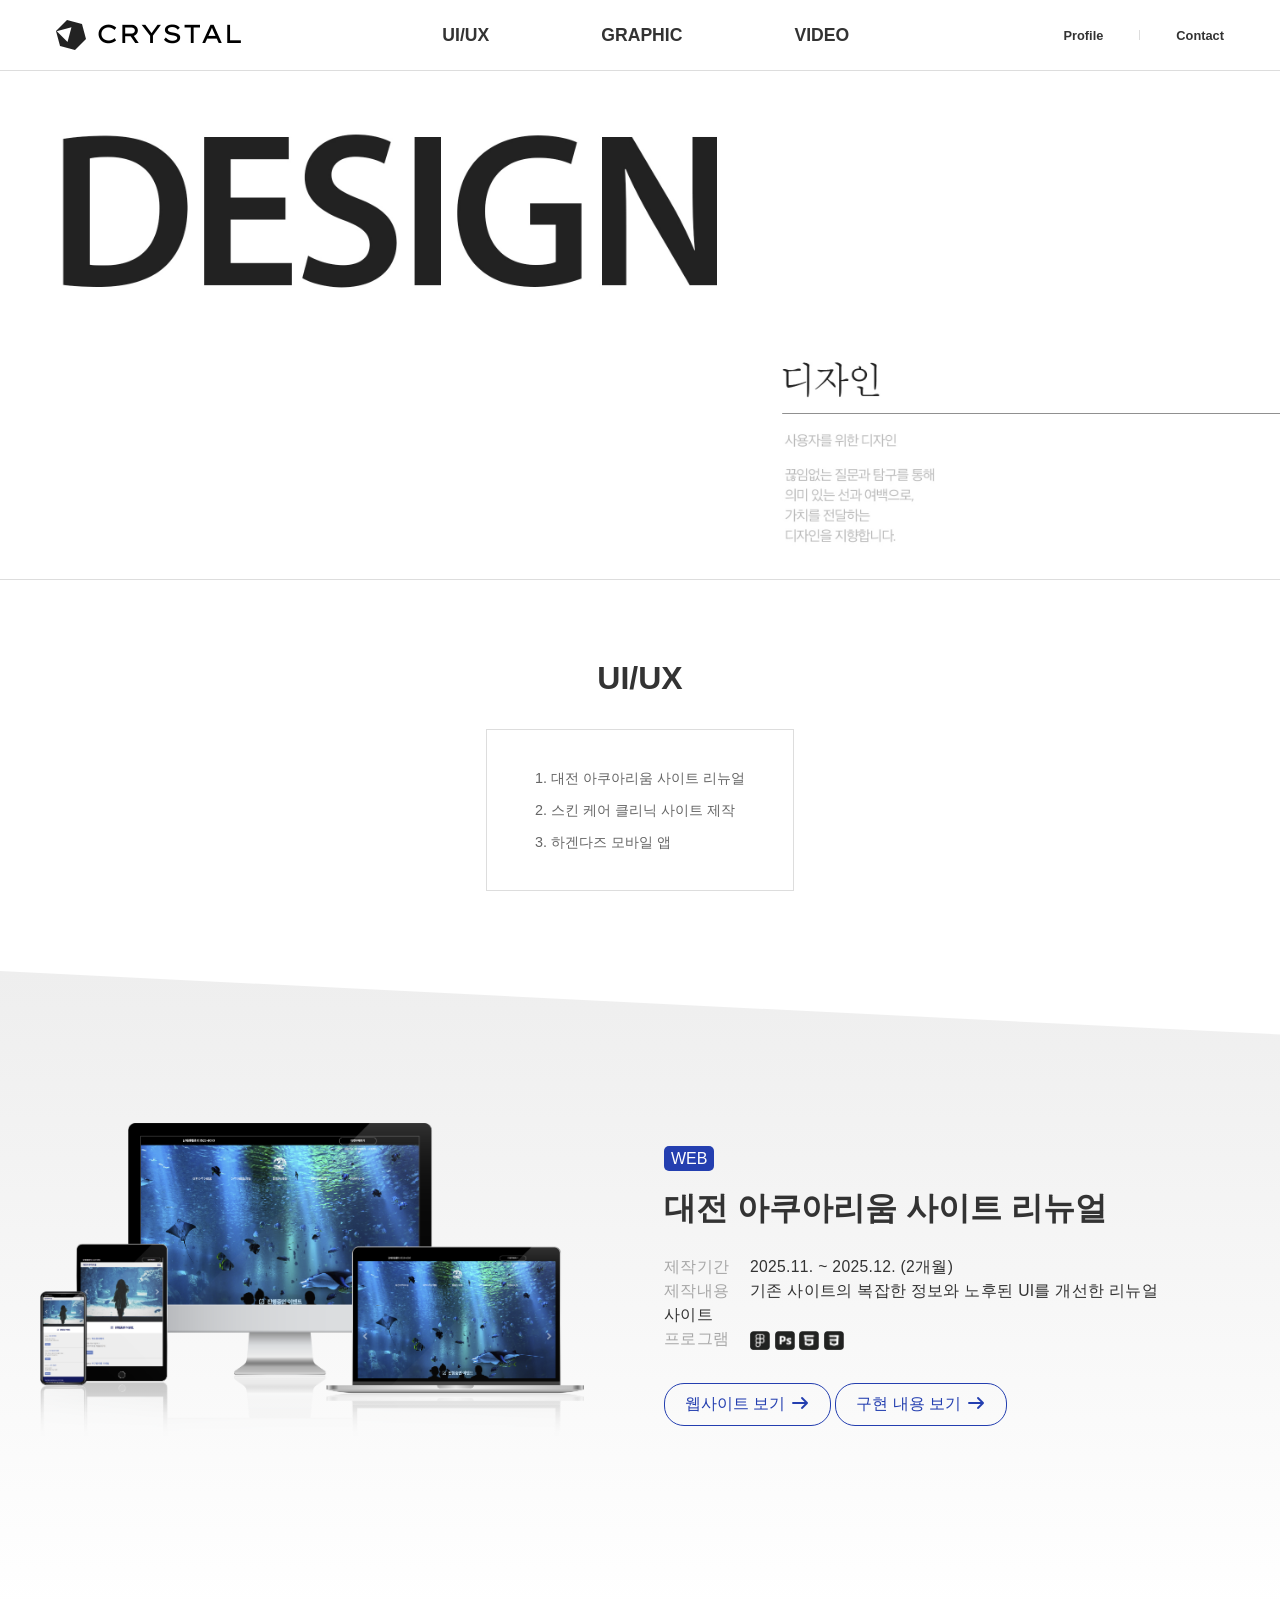
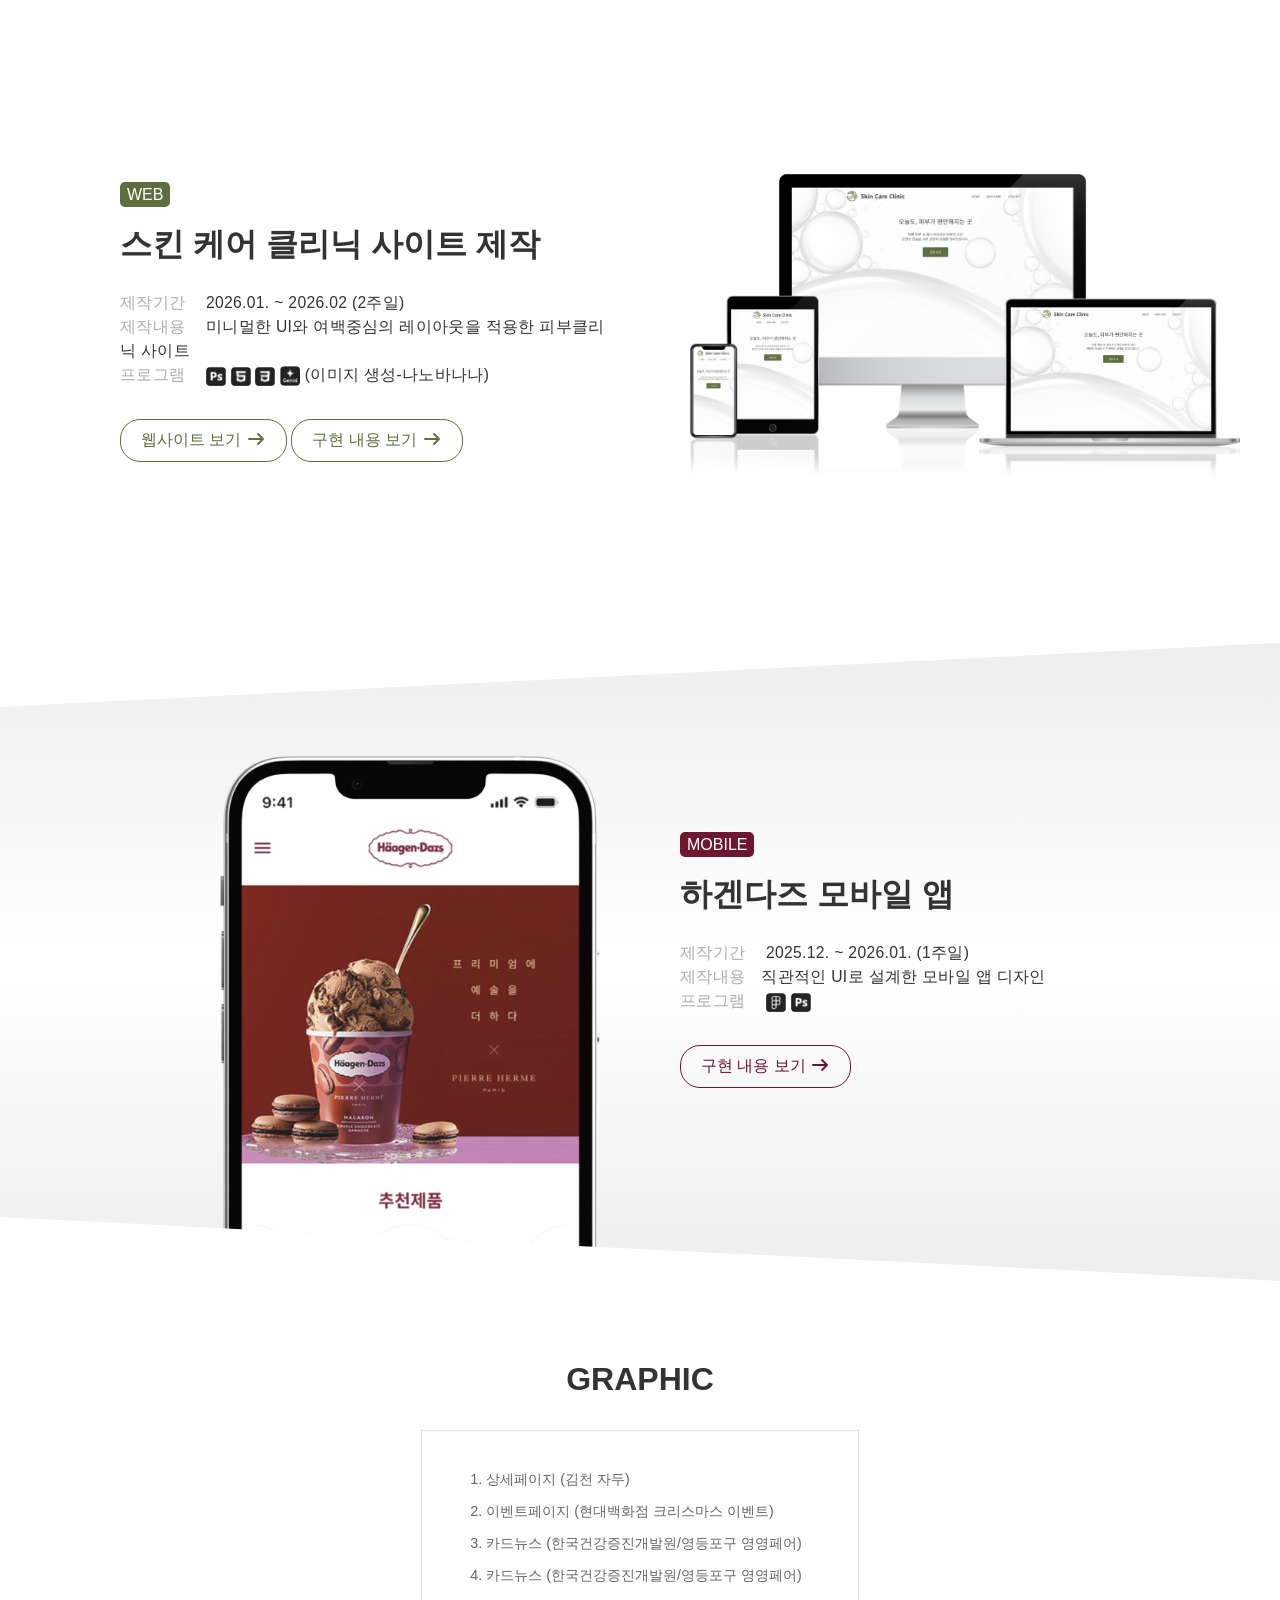
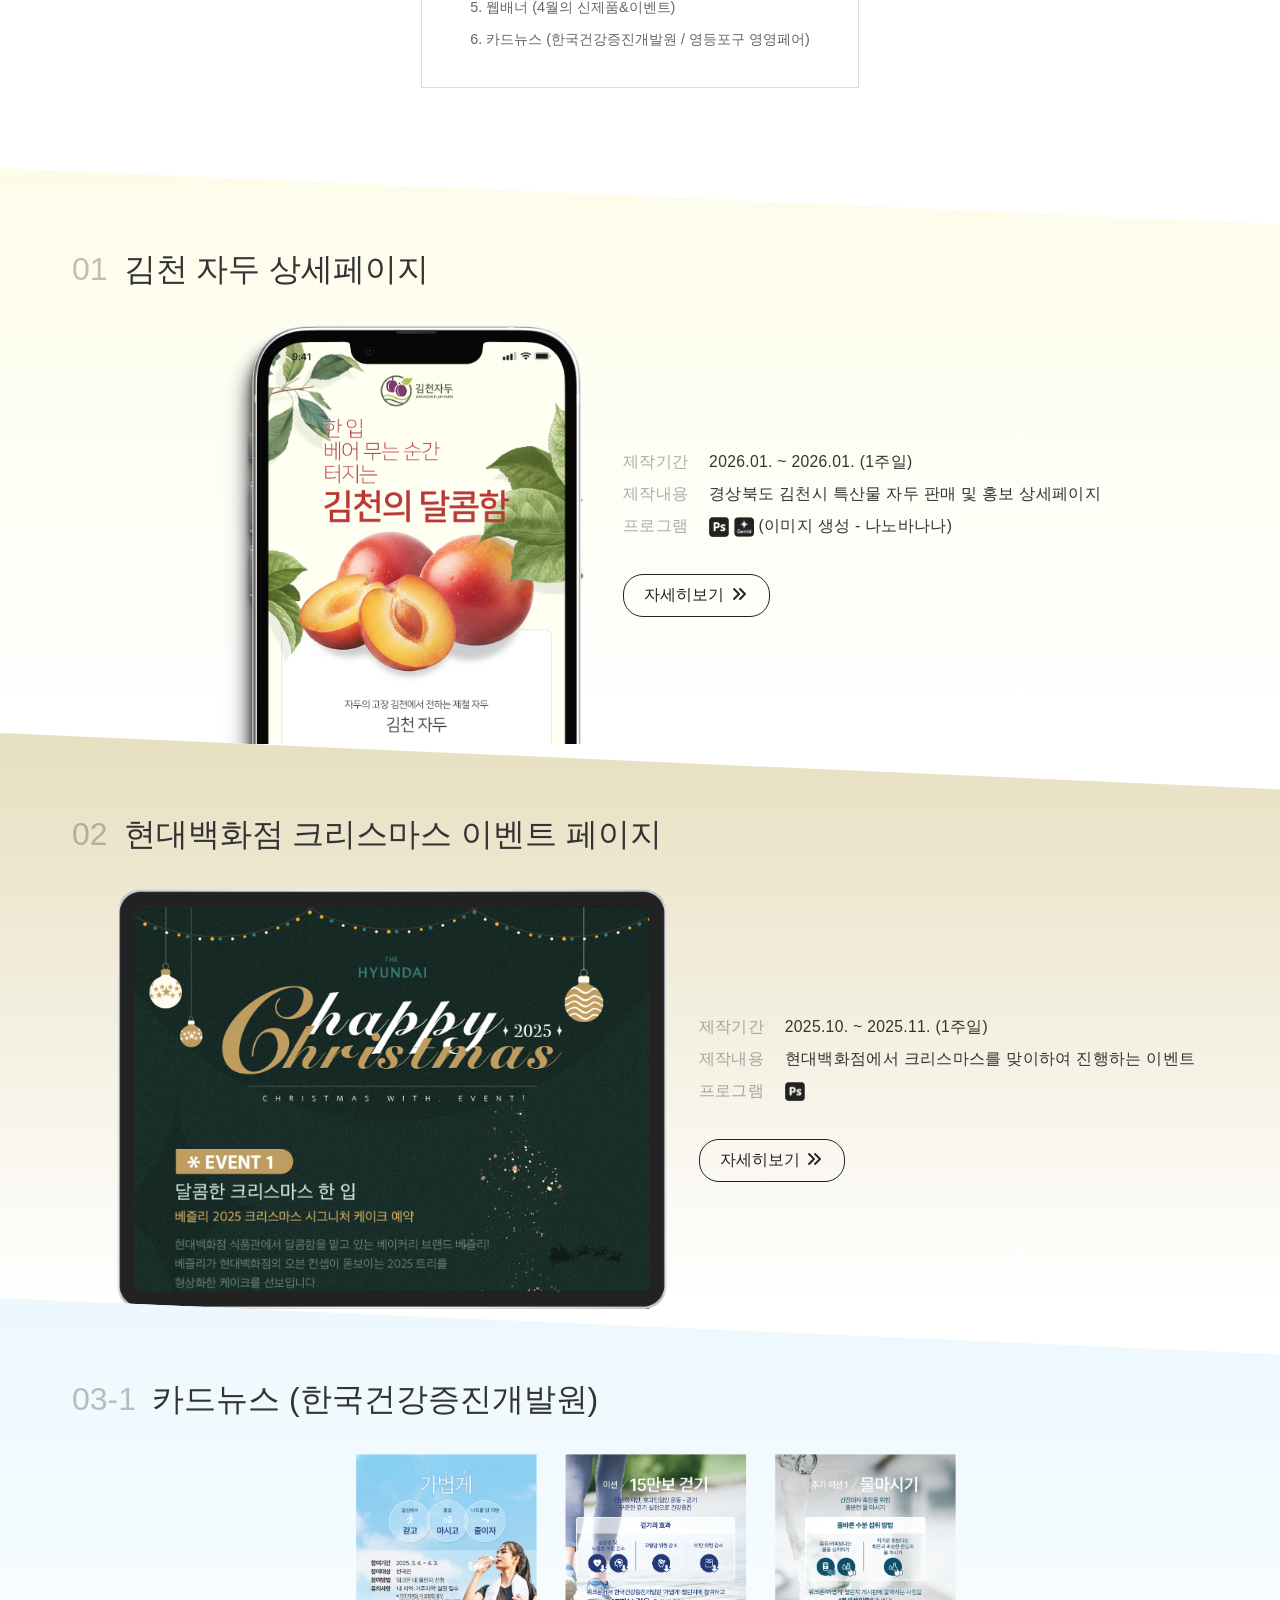
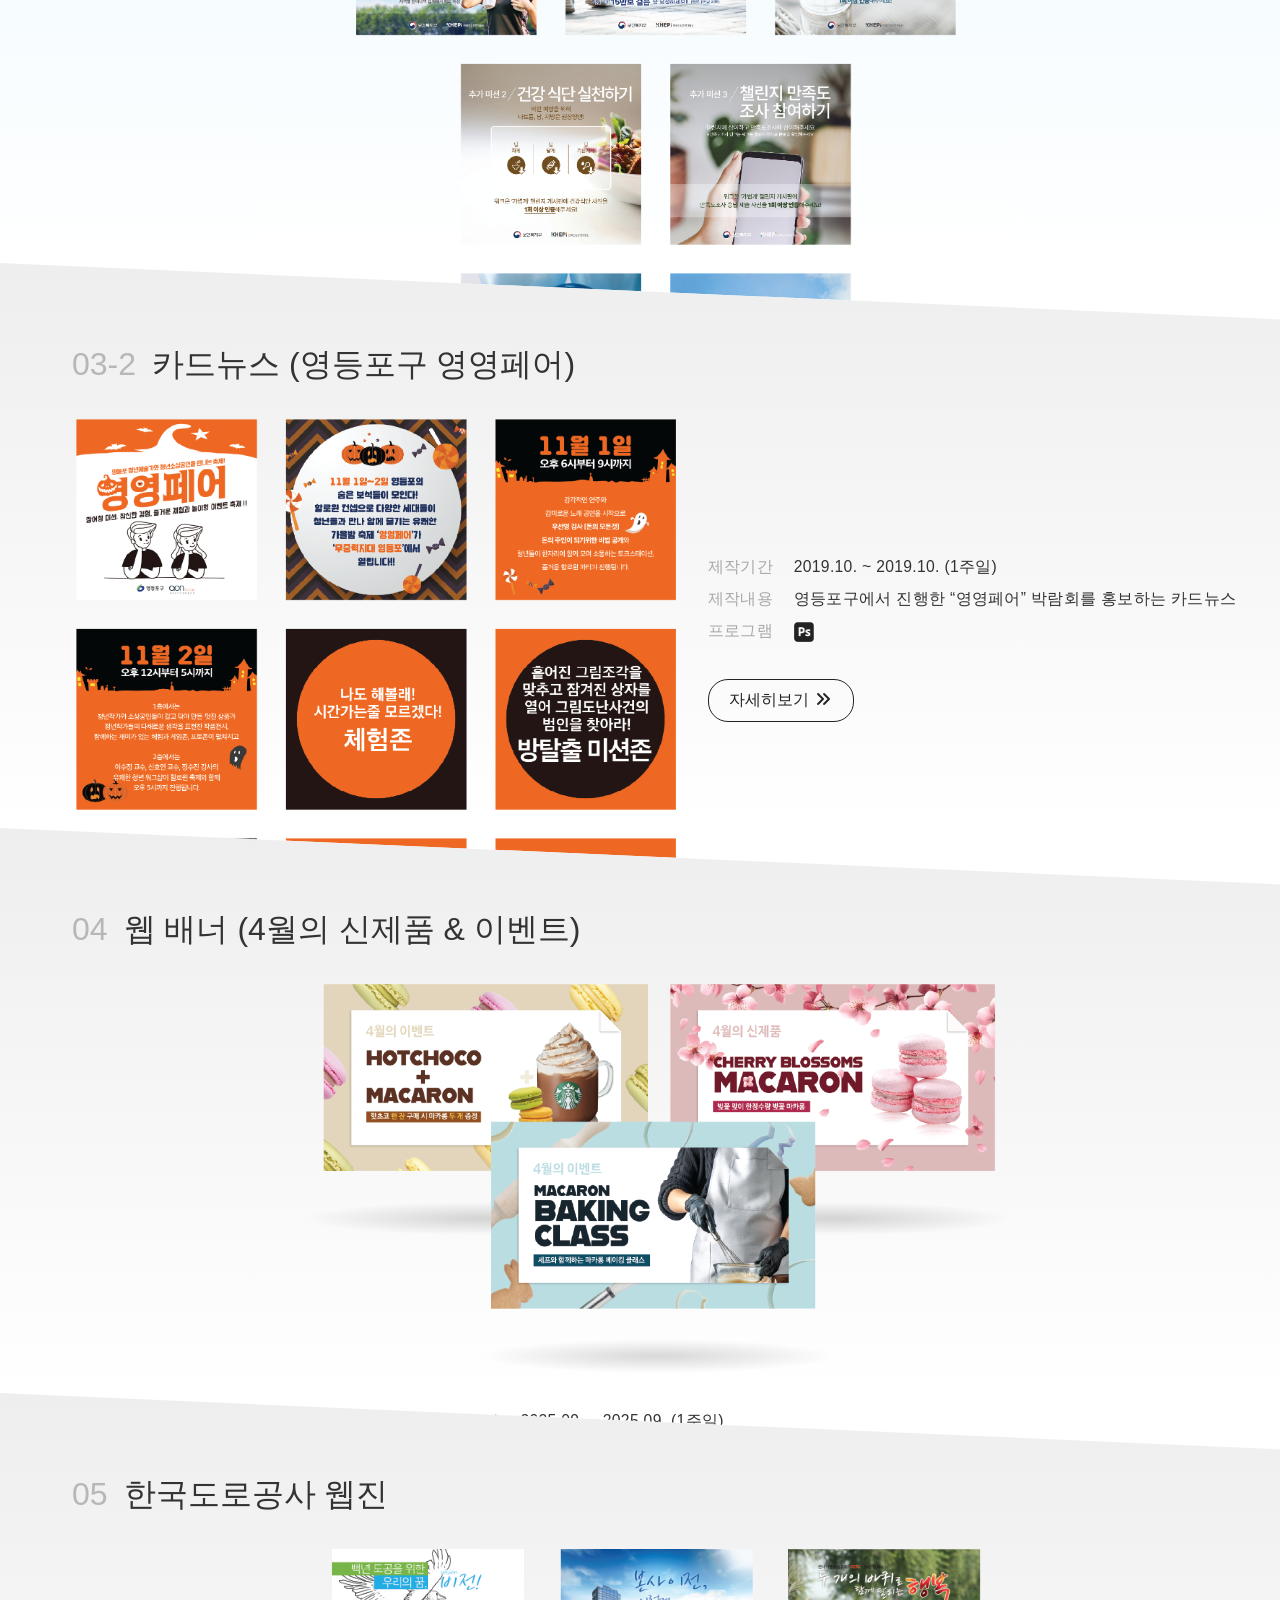
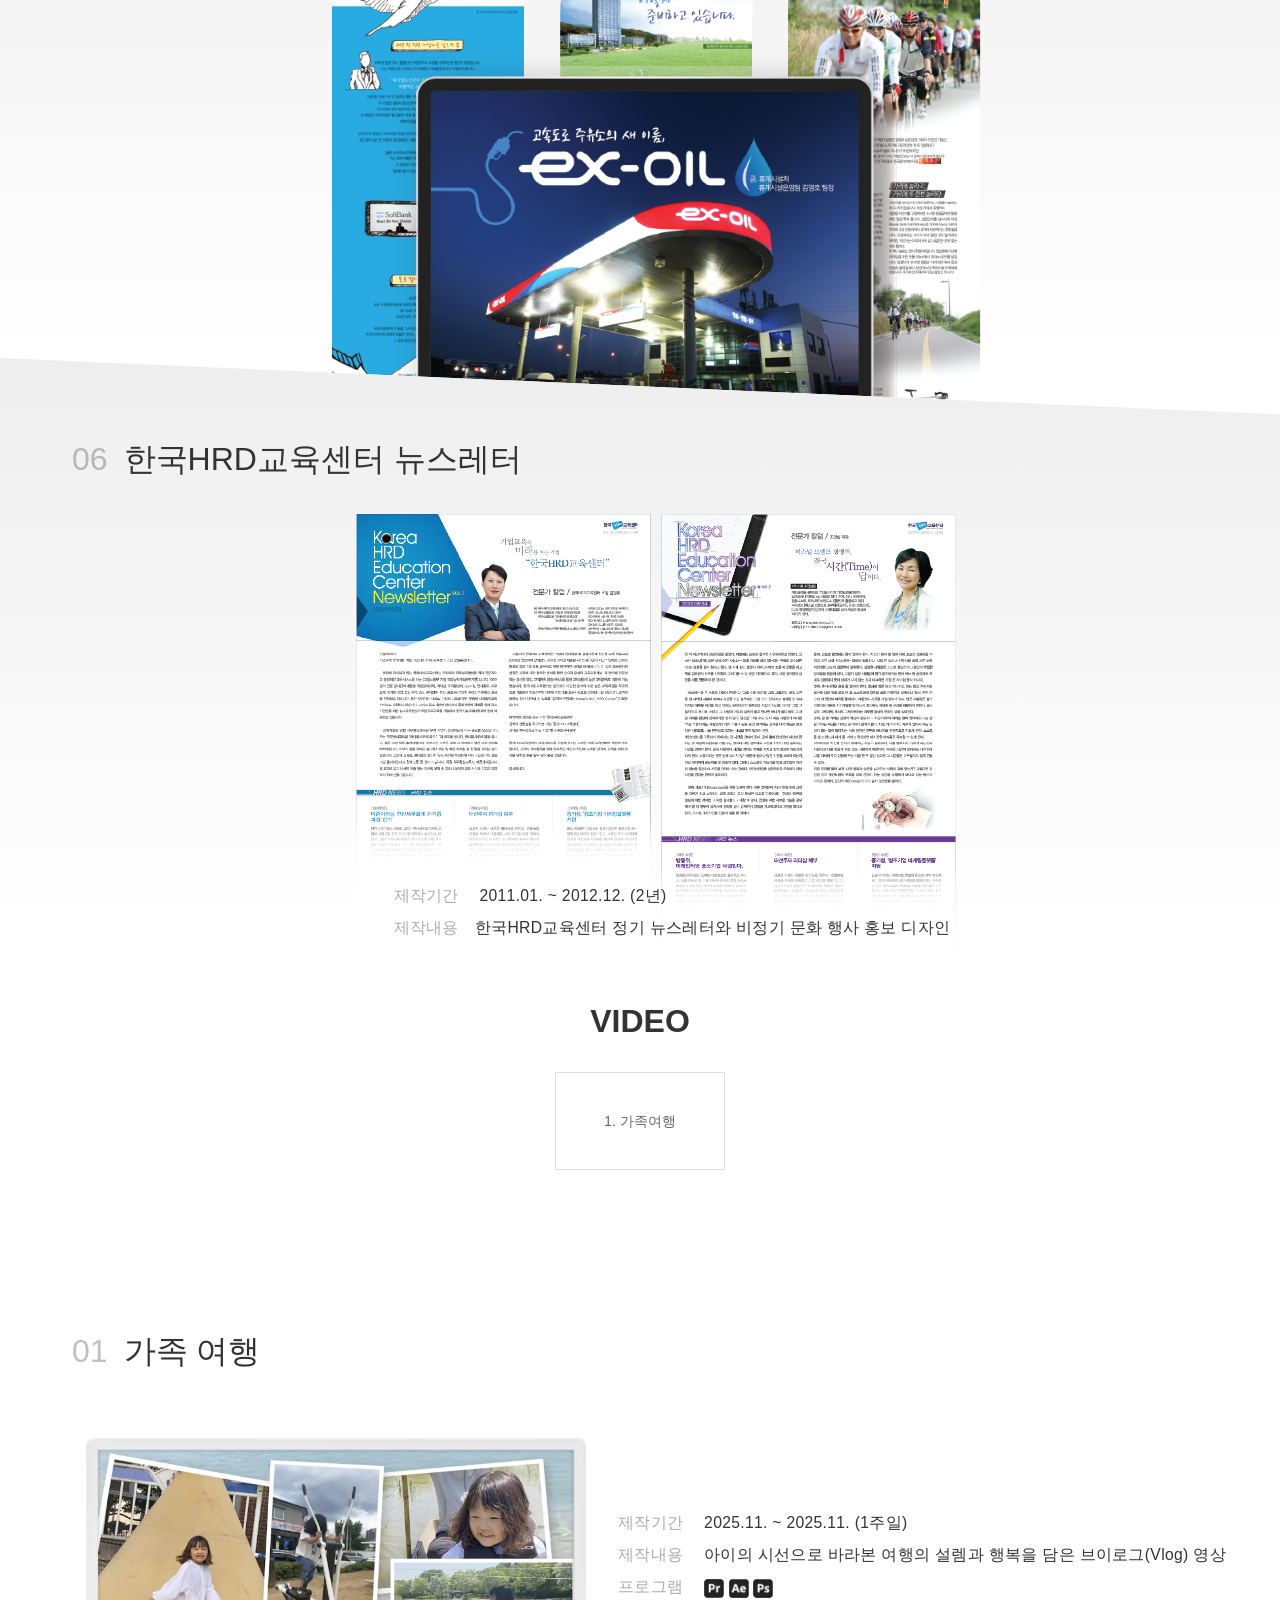
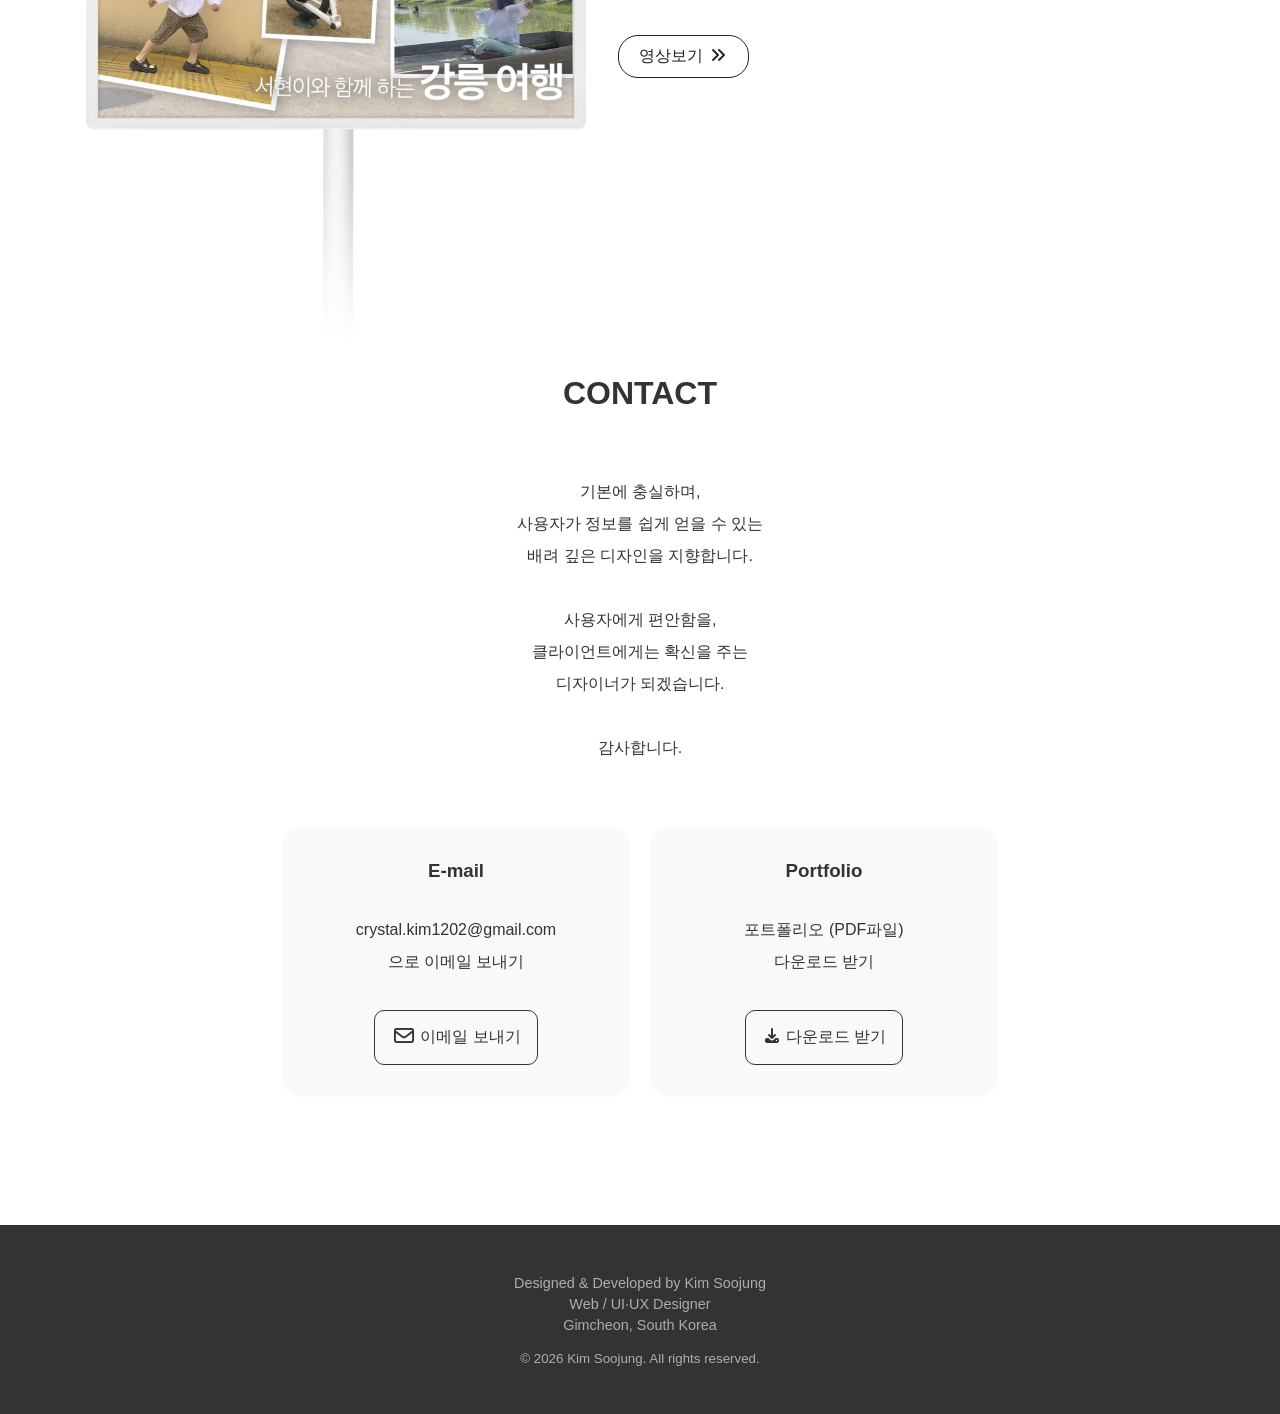
==== index.html @ 8c179712 "portfolio" ====
<!DOCTYPE html>
<html lang="ko">
<head>
    <meta charset="UTF-8">
    <meta name="author" content="Crystal Kim">
    <meta name="viewport" content="width=device-width, initial-scale=1.0">
    <title>김수정 포트폴리오</title>
    <link href="./css/jquery.bxslider.css" rel="stylesheet">
    <link rel="stylesheet" href="./css/all.min.css">
    <link rel="stylesheet" href="./css/main.css">
    <script src="./js/jquery-3.7.1.min.js"></script>
    <script src="./js/jquery.bxslider.js"></script>
    <script src="https://cdnjs.cloudflare.com/ajax/libs/gsap/3.13.0/ScrollTrigger.min.js"></script>
    <script src="https://cdnjs.cloudflare.com/ajax/libs/gsap/3.13.0/gsap.min.js"></script>
    <script src="./js/main.js"></script>
</head>
<body>
    <div class="modal">
    <div class="popup">
        <div class="pop_close"><i class="fa-solid fa-xmark"></i></div>
        <img src="" alt="모달 이미지">
    </div>
    </div>
    <header>
        <div class="inner header_inner">
            <h1 class="logo"><a href="./index.html"><img src="./images/logo.png" alt="로고"></a></h1>
            <nav>
                <ul class="main_menu">
                    <li><a href="#uiux">UI/UX</a>
                        <ul class="sub_menu">
                            <li><a href="#aquarium">대전 아쿠아리움 사이트</a></li>
                            <li><a href="#skincare">스킨케어클리닉 사이트</a></li>
                            <li><a href="#hgdaz">하겐다즈 모바일 앱</a></li>
                        </ul>
                    </li>
                    <li><a href="#graphic">GRAPHIC</a>
                        <ul class="sub_menu">
                            <li><a href="#product_page">상세페이지</a></li>
                            <li><a href="#event_page">이벤트페이지</a></li>
                            <li><a href="#cardnews">카드뉴스</a></li>
                            <li><a href="#web_banner">웹배너</a></li>
                            <li><a href="#webzine">웹진</a></li>
                            <li><a href="#newsletter">뉴스레터</a></li>
                        </ul>
                    </li>
                    <li><a href="#video">VIDEO</a>
                        <ul class="sub_menu">
                            <li><a href="#video_travel">가족여행</a></li>
                        </ul>
                    </li>
                    <li class="menu_profile"><a class="openPop" data-img="./images/profile_paper.jpg">PROFILE</a></li>
                    <li class="menu_contact"><a href="#contact">CONTACT</a></li>
                </ul>
                <div class="sub_menu_bg"></div>
            </nav>
            <ul class="profile_contact">
                <li><a class="openPop" data-img="./images/profile_paper.jpg">Profile</a></li>
                <li><a href="#contact">Contact</a></li>
            </ul>
        </div>
    </header>
    <section class="main_slide">
        <ul class="bxslider">
            <li><img src="./images/main_img1.jpg" alt=""></li>
            <li><img src="./images/main_img2.jpg" alt=""></li>
        </ul>
    </section>
    <section id="uiux">
        <div class="inner">
            <div class="wrap">
                <h2>UI/UX</h2>
                <ol>
                    <li>1. 대전 아쿠아리움 사이트 리뉴얼</li>
                    <li>2. 스킨 케어 클리닉 사이트 제작</li>
                    <li>3. 하겐다즈 모바일 앱</li>
                </ol>
            </div>
        </div>
    </section>
    <section id="aquarium">
        <div class="inner">
            <div class="wrap uiux_wrap">
                    <img class="aquarium_img" src="./images/aquarium_mockup.png" alt="">
                    <div class="uiux_con">
                        <div class="web_mobile">WEB</div>
                        <h3>대전 아쿠아리움 사이트 리뉴얼</h3>
                        <ul class="description">
                            <li><span>제작기간</span> 2025.11. ~ 2025.12. (2개월)</li>
                            <li><span>제작내용</span> 기존 사이트의 복잡한 정보와 노후된 UI를 개선한 리뉴얼 사이트</li>
                            <li><span>프로그램</span>
                                <img src="./images/figma.png" alt="figma" title="figma"> 
                                <img src="./images/photoshop.png" alt="photoshop" title="photoshop"> 
                                <img src="./images/html.png" alt="html"  title="html"> 
                                <img src="./images/css.png" alt="css"  title="css">
                            </li>
                        </ul>
                        <div class="btn_wrap">
                            <a class="btn" href="./projects/aquarium/index.html" target="_blank">웹사이트 보기 <i class="fa-solid fa-arrow-right"></i></a>
                            <a class="btn openPop openPop_aquarium" data-img="./images/aquarium_paper.jpg">구현 내용 보기 <i class="fa-solid fa-arrow-right"></i></a>
                        </div>
                    </div>
            </div>
        </div>
    </section>
    <section id="skincare">
        <div class="inner">
            <div class="wrap uiux_wrap">
                    <img class="skincare_img skincare_top" src="./images/skincareclinic_mockup.png" alt="">
                    <div class="uiux_con">
                        <div class="web_mobile">WEB</div>
                        <h3>스킨 케어 클리닉 사이트 제작</h3>
                        <ul class="description">
                            <li><span>제작기간</span> 2026.01. ~ 2026.02 (2주일)</li>
                            <li><span>제작내용</span> 미니멀한 UI와 여백중심의 레이아웃을 적용한 피부클리닉 사이트</li>
                            <li><span>프로그램</span>
                                <img src="./images/photoshop.png" alt="photoshop">
                                <img src="./images/html.png" alt="html" title="html"> 
                                <img src="./images/css.png" alt="css" title="css">
                                <img src="./images/gemini.png" alt="gemini" title="gemini"> (이미지 생성-나노바나나)
                            </li>
                        </ul>
                        <div class="btn_wrap">
                            <a class="btn" href="./projects/skincare_clinic/index.html" target="_blank">웹사이트 보기 <i class="fa-solid fa-arrow-right"></i></a>
                            <a class="btn openPop openPop_skincare" data-img="./images/skincare_paper.jpg">구현 내용 보기 <i class="fa-solid fa-arrow-right"></i></a>
                        </div>
                    </div>
                    <img class="skincare_img skincare_bottom" src="./images/skincareclinic_mockup.png" alt="">
            </div>
        </div>
    </section>
    <section id="hgdaz">
        <div class="inner">
            <div class="wrap uiux_wrap">
                    <img class="hgdazs_img" src="./images/hgdazs_mockup.png" alt="">
                    <div class="uiux_con">
                        <div class="web_mobile">MOBILE</div>
                        <h3>하겐다즈 모바일 앱</h3>
                        <ul class="description">
                            <li><span>제작기간</span> 2025.12. ~ 2026.01. (1주일)</li>
                            <li><span>제작내용</span>직관적인 UI로 설계한 모바일 앱 디자인</li>
                            <li><span>프로그램</span>
                                <img src="./images/figma.png" alt="figma" title="figma"> 
                                <img src="./images/photoshop.png" alt="photoshop" title="photoshop">
                            </li>
                        </ul>
                        <div class="btn_wrap">
                            <a class="btn openPop openPop_hgdazs2" data-img="./images/hgdazs_paper.jpg">구현 내용 보기 <i class="fa-solid fa-arrow-right"></i></a>
                            </div>
                    </div>
            </div>
        </div>
    </section>
    <section id="graphic">
        <div class="inner">
            <div class="wrap">
                <h2>GRAPHIC</h2>
                <ol>
                    <li>1. 상세페이지 (김천 자두)</li>
                    <li>2. 이벤트페이지 (현대백화점 크리스마스 이벤트)</li>
                    <li>3. 카드뉴스 (한국건강증진개발원/영등포구 영영페어)</li>
                    <li>4. 카드뉴스 (한국건강증진개발원/영등포구 영영페어)</li>
                    <li>5. 웹배너 (4월의 신제품&이벤트)</li>
                    <li>6. 카드뉴스 (한국건강증진개발원 / 영등포구 영영페어)</li>
                </ol>
            </div>
        </div>
    </section>
    <section id="product_page">
        <div class="inner">
            <div class="wrap graphic_wrap">
                <h3><span>01</span>김천 자두 상세페이지</h3>
                <div class="cont product_page_cont">
                    <img class="mockup" src="./images/product_page_mockup.png" alt="">
                    <div class="text">
                        <ul class="description">
                            <li><span>제작기간</span> 2026.01. ~ 2026.01. (1주일)</li>
                            <li><span>제작내용</span> 경상북도 김천시 특산물 자두 판매 및 홍보 상세페이지</li>
                            <li><span>프로그램</span>
                                <img src="./images/photoshop.png" alt="photoshop" title="photoshop">
                                <img src="./images/gemini.png" alt="gemini" title="gemini"> (이미지 생성 - 나노바나나)
                            </li>
                        </ul>
                        <a class="btn openPop openPop_product" data-img="./images/product_paper.jpg">자세히보기 <i class="fa-solid fa-angles-right"></i></a>
                    </div>
                </div>
            </div>
        </div>
    </section>
    <section id="event_page">
        <div class="inner">
            <div class="wrap graphic_wrap">
                <h3><span>02</span>현대백화점 크리스마스 이벤트 페이지</h3>
                <div class="cont event_page_cont">
                    <img class="mockup" src="./images/event_page_mockup.png" alt="">
                    <div class="text">
                        <ul class="description">
                            <li><span>제작기간</span> 2025.10. ~ 2025.11. (1주일)</li>
                            <li><span>제작내용</span> 현대백화점에서 크리스마스를 맞이하여 진행하는 이벤트</li>
                            <li><span>프로그램</span>
                                <img src="./images/photoshop.png" alt="photoshop" title="photoshop">
                            </li>
                        </ul>
                        <a class="btn openPop openPop_event" data-img="./images/event_paper.jpg">자세히보기 <i class="fa-solid fa-angles-right"></i></a>
                    </div>
                </div>
            </div>
        </div>
    </section>
    <section id="cardnews">
        <div class="inner">
            <div class="wrap graphic_wrap">
                <h3><span>03-1</span>카드뉴스 (한국건강증진개발원)</h3>
                <div class="cont cardnews_cont">
                    <img class="mockup" src="./images/cardnews_health.png" alt="">
                    <div class="text">
                        <ul class="description">
                            <li><span>제작기간</span> 2026.01. ~ 2026.01. (1주일)</li>
                            <li><span>제작내용</span> 한국건강증진개발원에서 진행하는 국민참여 이벤트 홍보 카드뉴스</li>
                            <li><span>프로그램</span>
                                <img src="./images/figma.png" alt="figma" title="figma">
                                <img src="./images/photoshop.png" alt="photoshop" title="photoshop">
                            </li>
                        </ul>
                        <a class="btn openPop openPop_cardnews1" data-img="./images/cardnews_health_paper.jpg">자세히보기 <i class="fa-solid fa-angles-right"></i></a>
                    </div>
                </div>
            </div>
        </div>
    </section>
    <section id="cardnews_2">
        <div class="inner">
            <div class="wrap graphic_wrap">
                <h3><span>03-2</span>카드뉴스 (영등포구 영영페어)</h3>
                <div class="cont cardnews_cont">
                    <img class="mockup" src="./images/cardnews_fair.png" alt="">
                    <div class="text">
                        <ul class="description">
                            <li><span>제작기간</span> 2019.10. ~ 2019.10. (1주일)</li>
                            <li><span>제작내용</span> 영등포구에서 진행한 “영영페어” 박람회를 홍보하는 카드뉴스</li>
                            <li><span>프로그램</span>
                                <img src="./images/photoshop.png" alt="photoshop" title="photoshop">
                            </li>
                        </ul>
                        <a class="btn openPop openPop_cardnews2" data-img="./images/cardnews_faire_paper.jpg">자세히보기 <i class="fa-solid fa-angles-right"></i></a>
                    </div>
                </div>
            </div>
        </div>
    </section>
    <section id="web_banner">
        <div class="inner">
            <div class="wrap graphic_wrap">
                <h3><span>04</span>웹 배너 (4월의 신제품 & 이벤트)</h3>
                <div class="cont web_banner_cont">
                    <img class="mockup" src="./images/web_banner_mockup.png" alt="">
                    <div class="text">
                        <ul class="description">
                            <li><span>제작기간</span> 2025.09. ~ 2025.09. (1주일)</li>
                            <li><span>제작내용</span> 4월 봄 시즌 무드에 맞는 파스텔 톤의 프로모션 웹배너</li>
                            <li><span>프로그램</span>
                                <img src="./images/illustration.png" alt="illustration" title="illustration">
                            </li>
                        </ul>
                        <a class="btn openPop openPop_webbanner" data-img="./images/web_banner_paper.jpg">자세히보기 <i class="fa-solid fa-angles-right"></i></a>
                    </div>
                </div>
            </div>
        </div>
    </section>
    <section id="webzine">
        <div class="inner">
            <div class="wrap graphic_wrap">
                <h3><span>05</span>한국도로공사 웹진</h3>
                <div class="cont webzine_cont">
                    <img class="mockup" src="./images/webzine_mockup.png" alt="">
                    <div class="text">
                        <ul class="description">
                            <li><span>제작기간</span> 2014.05. ~ 2015.04. (1년)</li>
                            <li><span>제작내용</span> 한국도로공사로부터 외주를 받아 진행한 장기 프로젝트 웹진</li>
                            <li><span>프로그램</span>
                                <img src="./images/photoshop.png" alt="photoshop" title="photoshop">
                                <img src="./images/illustration.png" alt="illustration" title="illustration">
                            </li>
                        </ul>
                        <a class="btn openPop openPop_webzine" data-img="./images/webzine_paper.jpg">자세히보기 <i class="fa-solid fa-angles-right"></i></a>
                    </div>
                </div>
            </div>
        </div>
    </section>
    <section id="newsletter">
        <div class="inner">
            <div class="wrap graphic_wrap">
                <h3><span>06</span>한국HRD교육센터 뉴스레터</h3>
                <div class="cont newsletter_cont">
                    <img class="mockup" src="./images/newsletter.png" alt="">
                    <div class="text">
                        <ul class="description">
                            <li><span>제작기간</span> 2011.01. ~ 2012.12. (2년)</li>
                            <li><span>제작내용</span>한국HRD교육센터 정기 뉴스레터와 비정기 문화 행사 홍보 디자인</li>
                            <li><span>프로그램</span>
                                <img src="./images/photoshop.png" alt="photoshop" title="photoshop">
                                <img src="./images/illustration.png" alt="illustration" title="illustration">
                            </li>
                        </ul>
                        <a class="btn openPop openPop_newsletter" data-img="./images/newsletter_paper.jpg">자세히보기 <i class="fa-solid fa-angles-right"></i></a>
                    </div>
                </div>
            </div>
        </div>
    </section>
    <section id="video">
        <div class="inner">
            <div class="wrap">
                <h2>VIDEO</h2>
                <ol>
                    <li>1. 가족여행</li>
                </ol>
            </div>
        </div>
    </section>
    <section id="video_travel">
        <div class="inner">
            <div class="wrap graphic_wrap">
                <h3><span>01</span>가족 여행</h3>
                <div class="cont video_cont">
                    <img class="mockup" src="./images/video_mockup.png" alt="">
                    <div class="text">
                        <ul class="description">
                            <li><span>제작기간</span> 2025.11. ~ 2025.11. (1주일)</li>
                            <li><span>제작내용</span> 아이의 시선으로 바라본 여행의 설렘과 행복을 담은 브이로그(Vlog) 영상
                            </li>
                            <li><span>프로그램</span>
                                <img src="./images/premiere.png" alt="premiere pro" title="premiere pro">
                                <img src="./images/after_effects.png" alt="after effects" title="after effects">
                                <img src="./images/photoshop.png" alt="photoshop" title="photoshop">
                            </li>
                        </ul>
                        <a class="btn" href="./video.html" target="_blank">영상보기 <i class="fa-solid fa-angles-right"></i></a>
                    </div>
                </div>
            </div>
        </div>
    </section>
    <section id="contact">
        <div class="inner">
            <div class="wrap contact_wrap">
                <h2>CONTACT</h2>
                <p>
                    기본에 충실하며,<br>
                    사용자가 정보를 쉽게 얻을 수 있는<br>
                    배려 깊은 디자인을 지향합니다.<br>
                    <br>
                    사용자에게 편안함을,<br>
                    클라이언트에게는 확신을 주는<br>
                    디자이너가 되겠습니다.<br>
                    <br>
                    감사합니다.
                    <br><br>
                </p>
                <div class="email_portpolio">
                    <div class="email_send">
                        <h3>E-mail</h3>
                        <p>crystal.kim1202@gmail.com<br>
                        으로 이메일 보내기</p>
                        <a class="contact_btn email_send" href="mailto:crystal.kim1202@gmail.com"><i class="fa-regular fa-envelope fa-lg"></i> 이메일 보내기 </a>
                    </div>
                    <div class="portfolio_pdf">
                        <h3>Portfolio</h3>
                        <p>포트폴리오 (PDF파일)<br>다운로드 받기</p>
                        <a class="contact_btn" href="./files/crystalkim_portfolio.pdf" download="김수정_포트폴리오.pdf"><i class="fa-solid fa-download"></i> 다운로드 받기 </a>
                    </div>
                    
                </div>
            </div>
        </div>
    </section>
    <footer>
        <div class="inner">
            <div class="wrap footer_wrap">
                <h4></h4>
                <address>
                    Designed & Developed by Kim Soojung<br>
                    Web / UI·UX Designer<br>
                    Gimcheon, South Korea
                </address>
                <small>© 2026 Kim Soojung. All rights reserved.</small>
            </div>
        </div>
    </footer>
</body>
</html>
---- css/main.css ----
@charset "utf-8";
/* * {outline: 1px dotted purple;} */
/* reset */
* {margin: 0; padding:0;}
li {list-style: none;}
a {text-decoration: none; color: inherit;}

/* 기본색 */
:root {
    --black-color: #222;
    --darkgray-color: #333;
    --gray-color: #000;
    --lightgray-color: #ddd;
    --white-color: #fff;
    --ol-color: #666;
    --section-bg-color: #eee;
    --section-blue-color: #243fb0;
    --section-green-color: #5e6e3f;
    --section-red-color: #6c162f;
    --contact-div-color: #f9f9f9; 
    --large-width: 1200px;
}

/* 기본설정 : 폰트 크기 */
/* mobile */
@media (max-width:599px) {
  :root {font-size: 14px;}}
/* tablet */
@media (min-width:600px) and (max-width:799px) {
  :root {font-size: 15px;}}
/* desktop */
@media (min-width:800px) {
  :root {font-size: 16px;}}

/* 기본설정 */
body {
    font: 16px "맑은고딕", "Gothic", sans-serif;
    color: var(--darkgray-color);
    overflow-x: hidden;
}
ul {font-size: 0.98rem;}
ol {
    display: inline-block;
    font-size: 0.9rem;
    color: var(--ol-color);
    line-height: 2rem;
    text-align: left;
    padding: 2rem 3rem;
    margin-bottom: 2rem;
    border: 1px solid var(--lightgray-color);
}

/* 모달팝업 뜨면 포트폴리오 페이지는 스크롤 되지 않게 */
body.no-scroll {
  overflow: hidden;
  /* padding-right: 17px; */
}
/* 모달레이어팝업 */
.modal {
  display: none;
  z-index: 9999;
  position: fixed;
  left: 0;
  top: 0;
  width: 100%;
  height: 100%;
  background: rgba(0,0,0, .3);
}
.popup {
  display: none;
  position: fixed;
  left: 50%;
  top: 50%;
  z-index: 9999;
  transform: translate(-50%, -50%);
  background: var(--white-color);
  padding: 20px;
  max-width: 100vw;
  max-height: 100vh;
  overflow-y: auto;
}
.popup img {
    max-width: 50vw;
    padding: 0 50px 50px;
}
.popup .pop_title {
  padding: 10px;
  background: var(--darkgray-color);
  color: var(--white-color);
}
.popup .pop_content {
  padding: 10px;
  line-height: 1.8;
}
.popup .pop_close {
  float: right;
  padding: 10px;
  background: var(--darkgray-color);
  color: var(--white-color);
  text-align: center;
  border-radius: 50%;
  margin: 1rem 0;
  cursor: pointer;
}

/* LAYOUT (모바일 기본) */
/* HEADER AREA */
header {
    position: sticky;
    top: 0;
    left: 0;
    padding-top: 10px;
    background: var(--white-color);
    border-bottom: 1px solid var(--lightgray-color);
    z-index: 1000;
}
.logo img {
    padding-left: 1rem;
    width: 188px;
    vertical-align: top;
}
.main_menu {
    display: flex;
}
.sub_menu {
    display: none;
}
.main_menu>li>a,
.profile_contact>li>a {
    display: block;
    padding: 1.5rem 1rem;
    font-weight: bold;
    cursor: pointer;
}
.profile_contact {
    display: none;
}

.main_slide {
    width: 100%;
    border-bottom: 1px solid var(--lightgray-color);
}

/* SECTION AREA */
section {
    scroll-margin-top: 100px;
}
section .wrap {
    padding: 3rem 0;
    text-align: center;
}
section .wrap h2 {
    font-size: 2rem;
    padding: 2rem 0 ;
}
section .wrap ul {
    line-height: 1.5rem;
    padding-bottom: 2rem;
    letter-spacing: 0.02rem;
}
section .description li span {
    opacity: .4;
    margin-right: 1rem;
}
section .description img {
    width: 20px;
    vertical-align: middle;
}
section .btn_wrap {
    text-align: center;
}
section .btn {
    margin-bottom: 5px;
}

/* UI/UX AREA */
section .uiux_wrap {
    height: 100%;
}
section .uiux_wrap .aquarium_img {
    width: 550px;
}
section .uiux_wrap .skincare_img {
    width: 550px;
}
section .uiux_con {
    text-align: left;
    width: 450px;
    margin: 0 auto;
    padding: 0 1rem;
    box-sizing: border-box;
}
section .uiux_con .web_mobile {
    display: inline-block;
    padding: 4px 7px 3px;
    color: var(--white-color);
    border-radius: 5px;
    text-align: center;
}
section .uiux_con h3 {
    padding: 1rem 0 1.5rem;
    font-size: 2rem;
}
section .uiux_con .con {
    padding-bottom: 2rem;
}
section .btn {
    display: inline-block;
    padding: 10px 20px;
    font-size: 1rem;
    color: var(--black-color);
    border: 1px solid var(--black-color);
    border-radius: 20px;
    cursor: pointer;
}

/* AQUARIUM AREA */
#aquarium .uiux_con .web_mobile {
    background: var(--section-blue-color);
}
#aquarium .btn {
    color: var(--section-blue-color);
    border: 1px solid var(--section-blue-color);
}
#aquarium .btn:hover {
    color: var(--white-color);
    background: var(--section-blue-color);
}
#aquarium {
    background-image: linear-gradient(var(--section-bg-color), var(--white-color));
    clip-path: polygon(0 0, 100% 10%, 100% 120%, 0 100%);
}

/* SKIN CARE AREA */
#skincare .uiux_con .web_mobile {
    background: var(--section-green-color);
}
#skincare .btn {
    color: var(--section-green-color);
    border: 1px solid var(--section-green-color);
}
#skincare .btn:hover {
    color: var(--white-color);
    background: var(--section-green-color);
}

/* HAAGENDAZS AREA */
#hgdaz .uiux_con {
    width: 65vw;
    padding-top: 2rem;
}
#hgdaz .uiux_con .web_mobile {
    background: var(--section-red-color);
}
#hgdaz .btn {
    color: var(--section-red-color);
    border: 1px solid var(--section-red-color);
}
#hgdaz .btn:hover {
    color: var(--white-color);
    background: var(--section-red-color);
}
#hgdaz {
    background-image: linear-gradient(var(--section-bg-color), var(--white-color), var(--section-bg-color));
    clip-path: polygon(0 10%, 100% 0, 100% 100%, 0 90%);
}

/* GRAPHIC AREA */
section .graphic_wrap {
    text-align: left;
    height: 100%;
    padding: 5rem 0;
    padding-left: 2rem;
}
section .graphic_wrap h3 {
    font-weight: 500;
    font-size: 2rem;
}
section .graphic_wrap h3 span {
    opacity: 0.3;
    padding: 0 1rem 0 0;
}
section .graphic_wrap .btn:hover {
    color:var(--white-color);
    background: var(--black-color);
    border: 1px solid var(--black-color);
}
section .graphic_wrap>div {
    display: flex;
    width: 100%;
    flex-wrap: wrap;
    justify-content: center;
}
section .graphic_wrap h3~div>img {
    margin-top: 2rem;
}
section .graphic_wrap .text {
    padding-top: 2rem;
    padding-left: 2rem;
}
section .graphic_wrap .text ul {
    line-height: 2rem;
    padding-bottom: 2rem;
}
#hgdaz .uiux_wrap {
    padding-top: 50px;
}

/* IMG (UI/UX & GAPHIC & VIDEO) */
section .uiux_wrap .aquarium_img {
    width: 250px;
}
section .uiux_wrap .skincare_img {
    width: 250px;
}
section .uiux_wrap .skincare_img.skincare_bottom {
    display: none;
}
section .uiux_wrap .hgdazs_img {
    width: 100px;
}
section .graphic_wrap .product_page_cont>img {
    width: 150px;
}
section .graphic_wrap .event_page_cont>img {
    width: 170px;
}
section .graphic_wrap .cardnews_cont>img {
    width: 150px;
}
section .graphic_wrap .web_banner_cont>img {
    width: 220px;
}
section .graphic_wrap .webzine_cont>img {
    width: 160px;
}
section .graphic_wrap .newsletter_cont>img {
    width: 190px;
}
section .graphic_wrap .video_cont>img {
    padding-top: 2rem;
    width: 190px;
}

/* GRAPHIC BACKGROUND */
#product_page {
    background-image: linear-gradient(180deg, #fdfce9 0%, #ffffff 100%);
    clip-path: none;
}
#event_page {
    background-image: linear-gradient(180deg, #e7dfc0 0%, #ffffff 100%);
    clip-path: none;
}
#cardnews {
    background-image: linear-gradient(180deg, #ecf8fe 0%, #ffffff 100%);
    clip-path: none;
}
#cardnews_2 {
    background-image: linear-gradient(180deg, #eeeeee 0%, #ffffff 100%);
    clip-path: none;
}
#web_banner {
    background-image: linear-gradient(180deg, #eeeeee 0%, #ffffff 100%);
    clip-path: none;
}
#webzine {
    background-image: linear-gradient(180deg, #eeeeee 0%, #ffffff 100%);
    clip-path: none;
}
#newsletter {
    background-image: linear-gradient(180deg, #eeeeee 0%, #ffffff 100%);
    clip-path: none;
}

/* CONTACT AREA */
#contact {
    margin: 5rem 0;
}
#contact p {
    padding: 2rem 0;
    line-height: 2rem;
}
#contact .contact_wrap .email_portpolio {
    display: flex;
    width: 100%;
    margin: 0 auto;
    justify-content: center;
}
#contact .contact_wrap .email_portpolio>div {
    width: 300px;
    min-width: 175px;
    padding: 2rem 1.5rem;
    margin: 0 10px;
    border-radius: 20px;
    background: var(--contact-div-color);
}
#contact .contact_btn {
    display: inline-block;
    padding: 1rem;
    border-radius: 10px;
    border: 1px solid var(--darkgray-color);

}
#contact .contact_btn:hover {
    color: var(--white-color);
    background: var(--darkgray-color);
}

/* FOOTER AREA */
footer {
    padding: 3rem 0;
    color: rgba(255,255,255, .6);
    background: var(--darkgray-color);
}
footer .footer_wrap {
    text-align: center;
}
footer address {
    font-size: 0.9rem;
    font-style: normal;
    line-height: 1.3rem;
}
footer small {
    display: block;
    margin-top: 1rem;
}


/* =========================
    TABLET AREA
========================= */
@media (min-width:600px) and (max-width:999px) {
    section .uiux_con {
        width: 520px;
        margin: 0 auto;
        padding: 0 1rem;
        box-sizing: border-box;
    }

    /* IMG (UI/UX & GAPHIC & VIDEO) */
    section .uiux_wrap .aquarium_img {
        width: 350px;
    }
    section .uiux_wrap .skincare_img {
        width: 350px;
    }
    section .uiux_wrap .hgdazs_img {
        width: 150px;
    }
    section .graphic_wrap .product_page_cont>img {
        width: 250px;
    }
    section .graphic_wrap .event_page_cont>img {
        width: 270px;
    }
    section .graphic_wrap .cardnews_cont>img {
        width: 250px;
    }
    section .graphic_wrap .web_banner_cont>img {
        width: 320px;
    }
    section .graphic_wrap .webzine_cont>img {
        width: 260px;
    }
    section .graphic_wrap .newsletter_cont>img {
        width: 290px;
    }
    section .graphic_wrap .video_cont>img {
        width: 290px;
    }
}

/* =========================
    DESKTOP AREA
========================= */
@media (min-width:1000px) {
    .inner {
        max-width: var(--large-width);
        margin: 0 auto;
    }
    /* HEADER AREA */
    header {
        position: sticky;
        padding-top: 0;
        background: var(--white-color);
        border-bottom: 1px solid var(--lightgray-color);
        z-index: 1000;
    }
    .header_inner {
        display: flex;
        align-items: center;
        justify-content: space-between;
        top: 0;
        width: 100%;
        height: 70px;
    }
    nav {
        display: flex;
        justify-content: space-between;
    }
    nav .main_menu {
        display: flex;
        align-items: center;
        font-size: 1.1rem;
    }
    nav .main_menu>li.menu_profile {
        display: none;
    }
    nav .main_menu>li.menu_contact {
        display: none;
    }
    nav .main_menu>li {
        position: relative;
    }
    nav .main_menu>li>a {
        display: block;
        padding: 1.5rem 3.5rem;
        font-weight: bold;
    }
    nav:hover .sub_menu {
        display: block;
    }
    nav:hover .sub_menu_bg {
        display: block;
    }
    nav .sub_menu {
        display: none;
        position: absolute;
        top: 70px;
        left: 0;
        padding: 20px 0;
        width: 100%;
        font-size: 0.9rem;
        text-align: center;
        z-index: 20;
    }
    nav .sub_menu>li {}
    nav .sub_menu>li>a {
        display: block;
        line-height: 2rem;
    }
    .sub_menu_bg {
        display: none;
        position: absolute;
        left: 0;
        top: 70px;
        width: 100%;
        height: 232px;
        background: rgba(255,255,255, .95);
        border-top: 1px solid var(--lightgray-color);
        border-bottom: 1px solid var(--lightgray-color);
        z-index: 10;
    }
    .profile_contact {
        display: flex;
        min-width: 120px;
        font-size: 0.8rem;
    }
    .profile_contact>li>a {
        display: inline-block;
        cursor: pointer;
    }
    .profile_contact>li:first-child::after {
        content: '';
        display: inline-block;
        width: 1px;
        height: 10px;
        margin: 0 20px;
        background: var(--lightgray-color);
    }

    /* UI/UX AREA */
    section .uiux_wrap {
        display: flex;
        justify-content: center;
        align-items: center;
        height: 60vh;
    }
    section .uiux_con {
        text-align: left;
        width: 100%;
        margin: 0 auto;
        padding: 0 5rem;
    }
    section .btn_wrap {
        text-align: left;
    }
    #hgdaz .uiux_wrap {
        width: 70%;
        margin: 0 auto;
    }
    #hgdaz .uiux_wrap .uiux_con {
        width: 60vw;
        padding: 0 0 0 5rem;
    }

    /* GRAPHIC AREA */
    section .graphic_wrap {
        height: 45vh;
    }
    .graphic_wrap>div {
        flex-wrap: nowrap;
        align-items: center;
    }
    #cardnews .description,
    #cardnews_2 .description,
    #webzine .description,
    #newsletter .description,
    #video_travel .description {
        margin-top: -10rem;
    }

    /* IMG (UI/UX & GAPHIC & VIDEO) */
    section .uiux_wrap .aquarium_img {
        width: 34em;
    }
    section .uiux_wrap .skincare_img {
        width: 550px;
    }
    section .uiux_wrap .skincare_img.skincare_top {
        display: none;
    }
    section .uiux_wrap .skincare_img.skincare_bottom {
        display: block;
    }
    section .uiux_wrap .hgdazs_img {
        padding-top: 350px;
        width: 380px;
    }
    section .graphic_wrap .product_page_cont>img {
        width: 380px;
    }
    section .graphic_wrap .event_page_cont>img {
        width: 550px;
    }
    section .graphic_wrap .cardnews_cont>img {
        width: 600px;
    }
    section .graphic_wrap .web_banner_cont>img {
        width: 700px;
    }
    section .graphic_wrap .webzine_cont>img {
        width: 650px;
    }
    section .graphic_wrap .newsletter_cont>img {
        width: 600px;
    }
    section .graphic_wrap .video_cont>img {
        width: 500px;
    }

    /* GRAPHIC BACKGROUND */
    #product_page {
        background-image: linear-gradient(180deg, #fdfce9 0%, #ffffff 100%);
        clip-path: polygon(0 0, 100% 10%, 100% 110%, 0 100%);
    }
    #event_page {
        background-image: linear-gradient(180deg, #e7dfc0 0%, #ffffff 100%);
        clip-path: polygon(0 0, 100% 10%, 100% 110%, 0 100%);
    }
    #cardnews {
        background-image: linear-gradient(180deg, #ecf8fe 0%, #ffffff 100%);
        clip-path: polygon(0 0, 100% 10%, 100% 110%, 0 100%);
    }
    #cardnews_2 {
        background-image: linear-gradient(180deg, #eeeeee 0%, #ffffff 100%);
        clip-path: polygon(0 0, 100% 10%, 100% 110%, 0 100%);
    }
    #web_banner {
        background-image: linear-gradient(180deg, #eeeeee 0%, #ffffff 100%);
        clip-path: polygon(0 0, 100% 10%, 100% 110%, 0 100%);
    }
    #webzine {
        background-image: linear-gradient(180deg, #eeeeee 0%, #ffffff 100%);
        clip-path: polygon(0 0, 100% 10%, 100% 110%, 0 100%);
    }
    #newsletter {
        background-image: linear-gradient(180deg, #eeeeee 0%, #ffffff 100%);
        clip-path: polygon(0 0, 100% 10%, 100% 110%, 0 100%);
    }
}
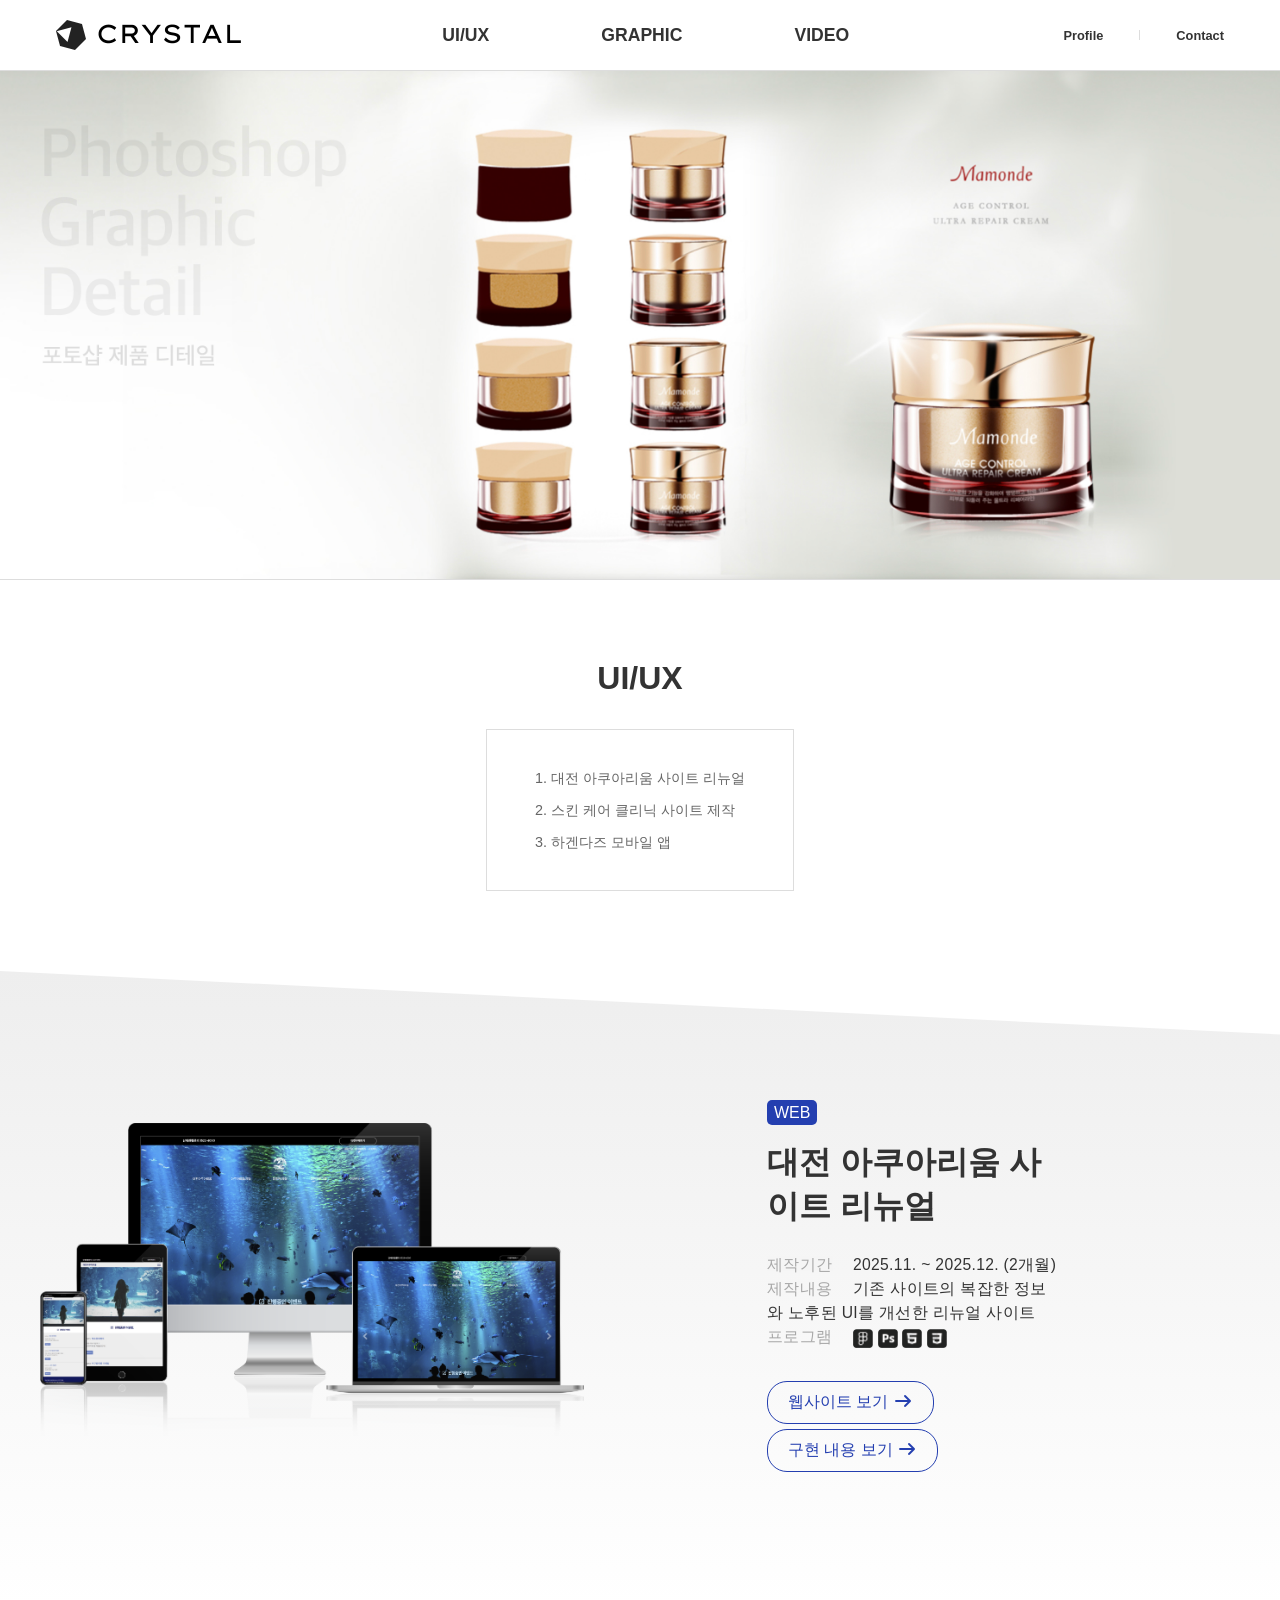
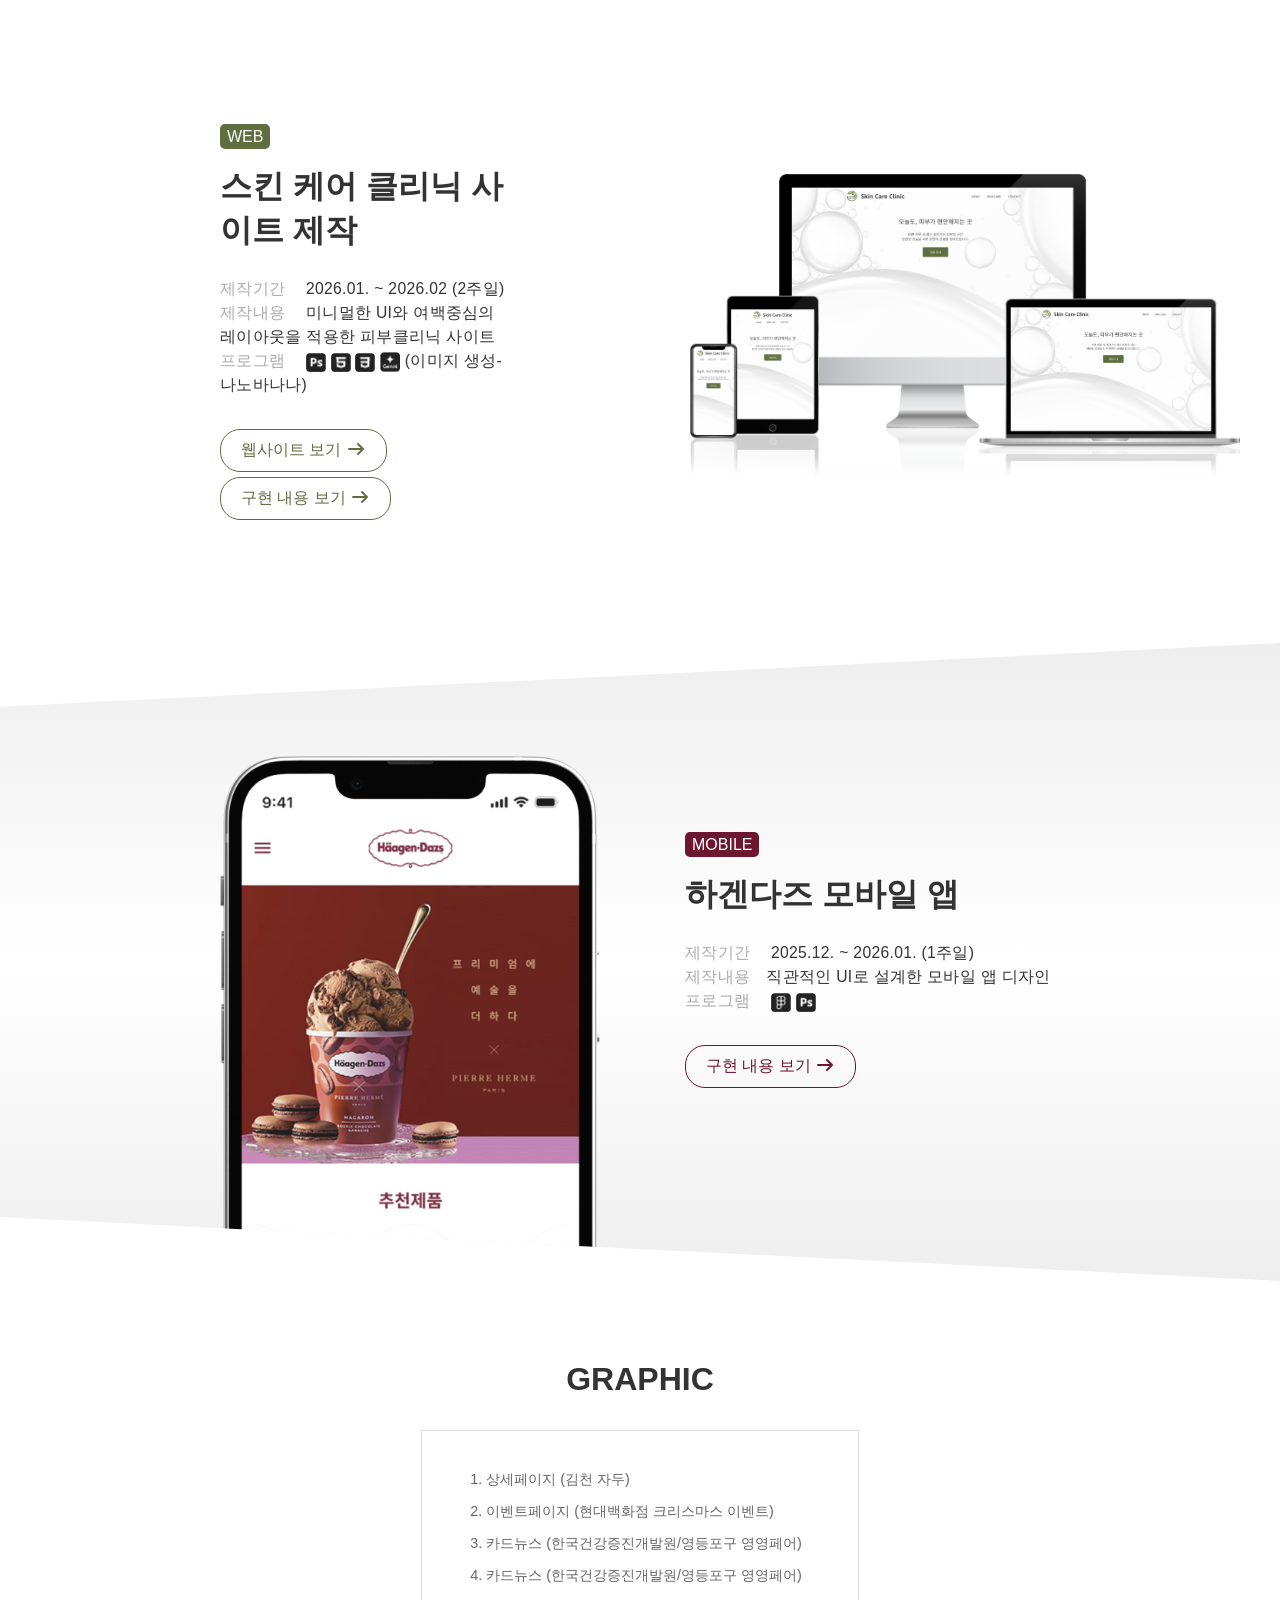
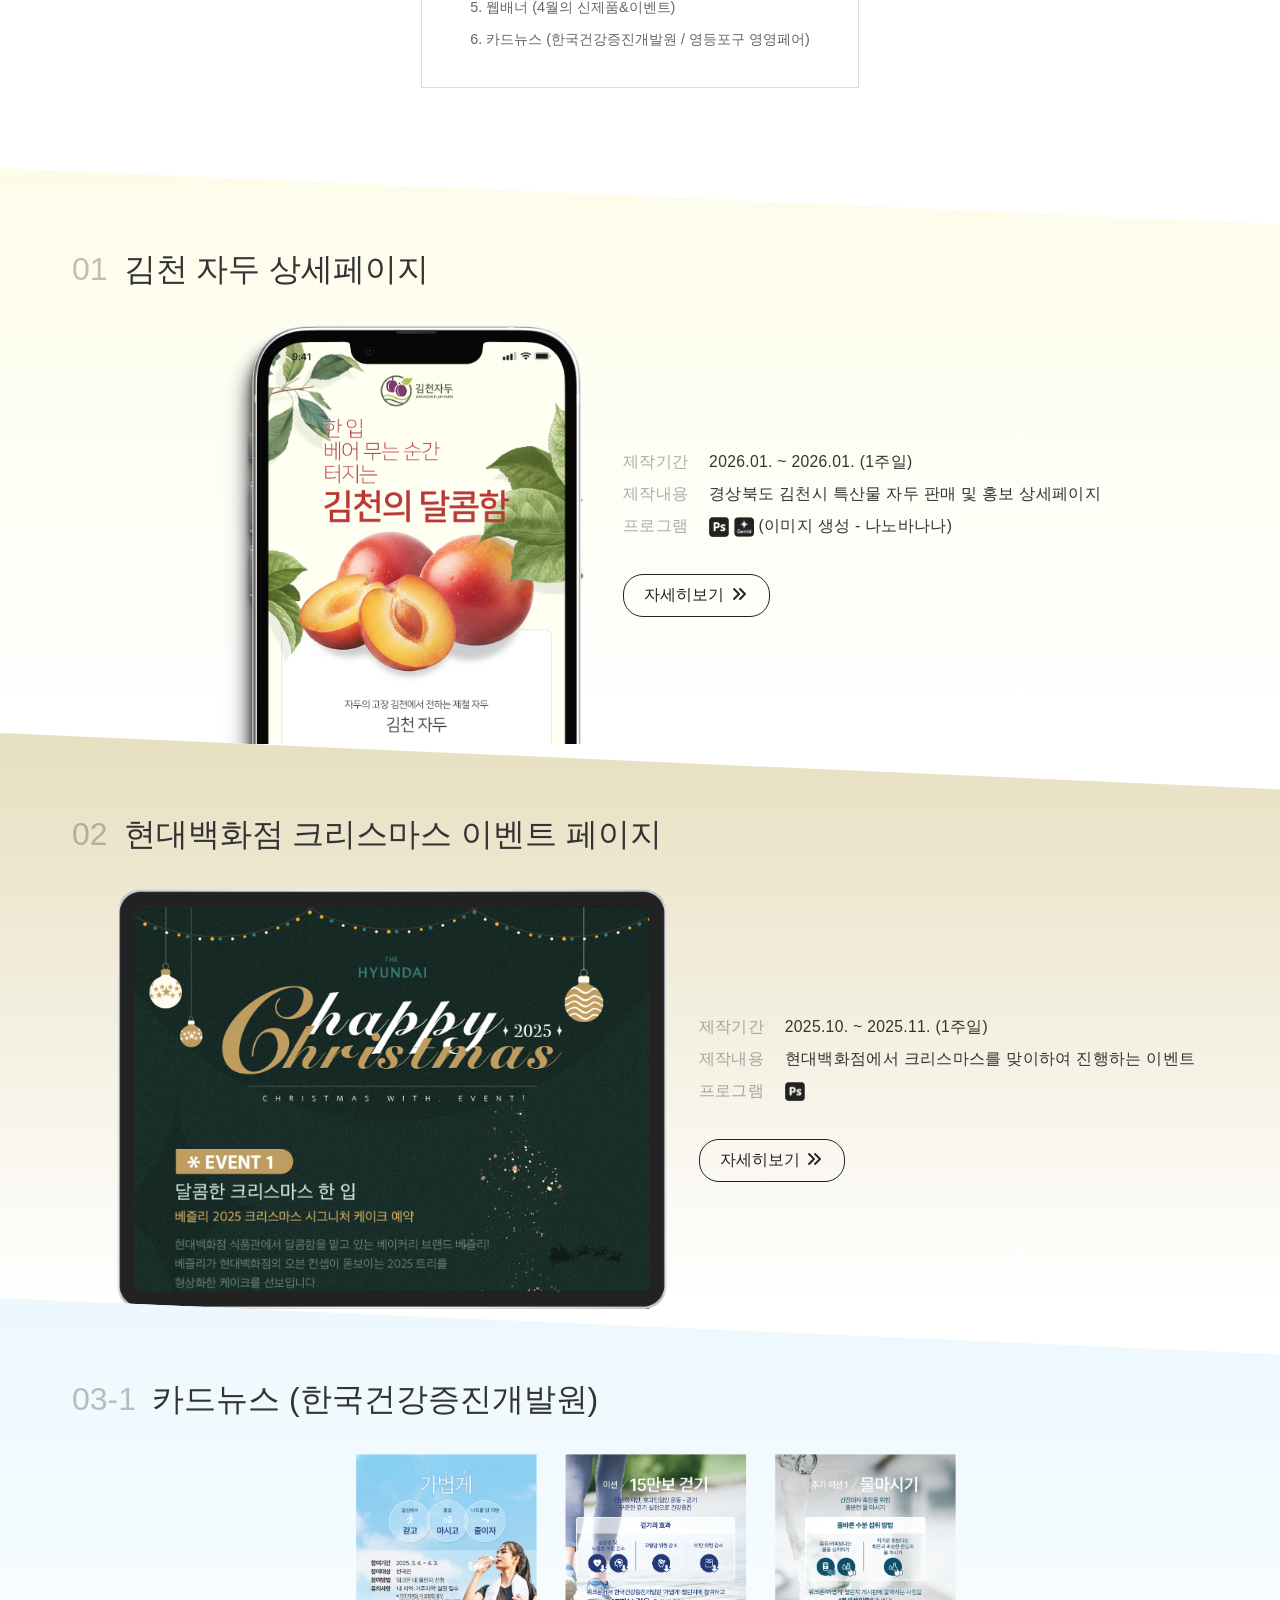
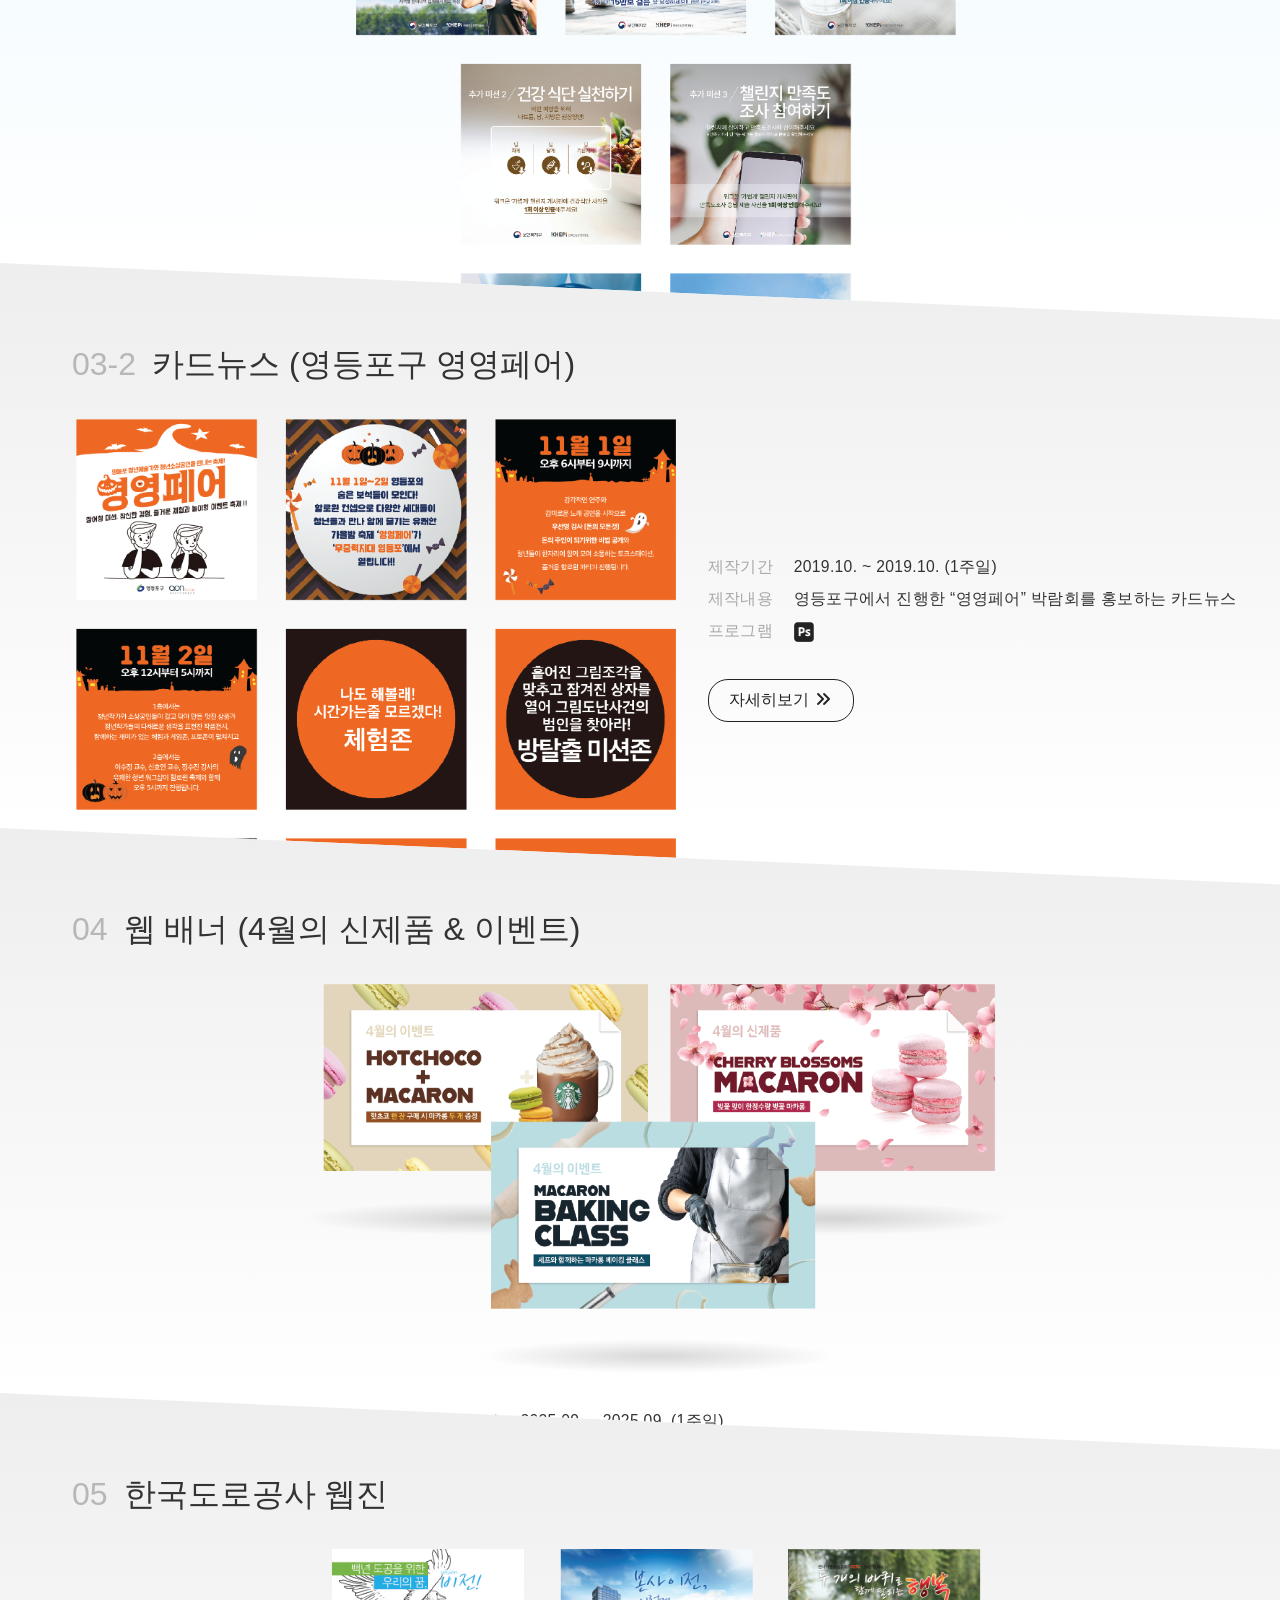
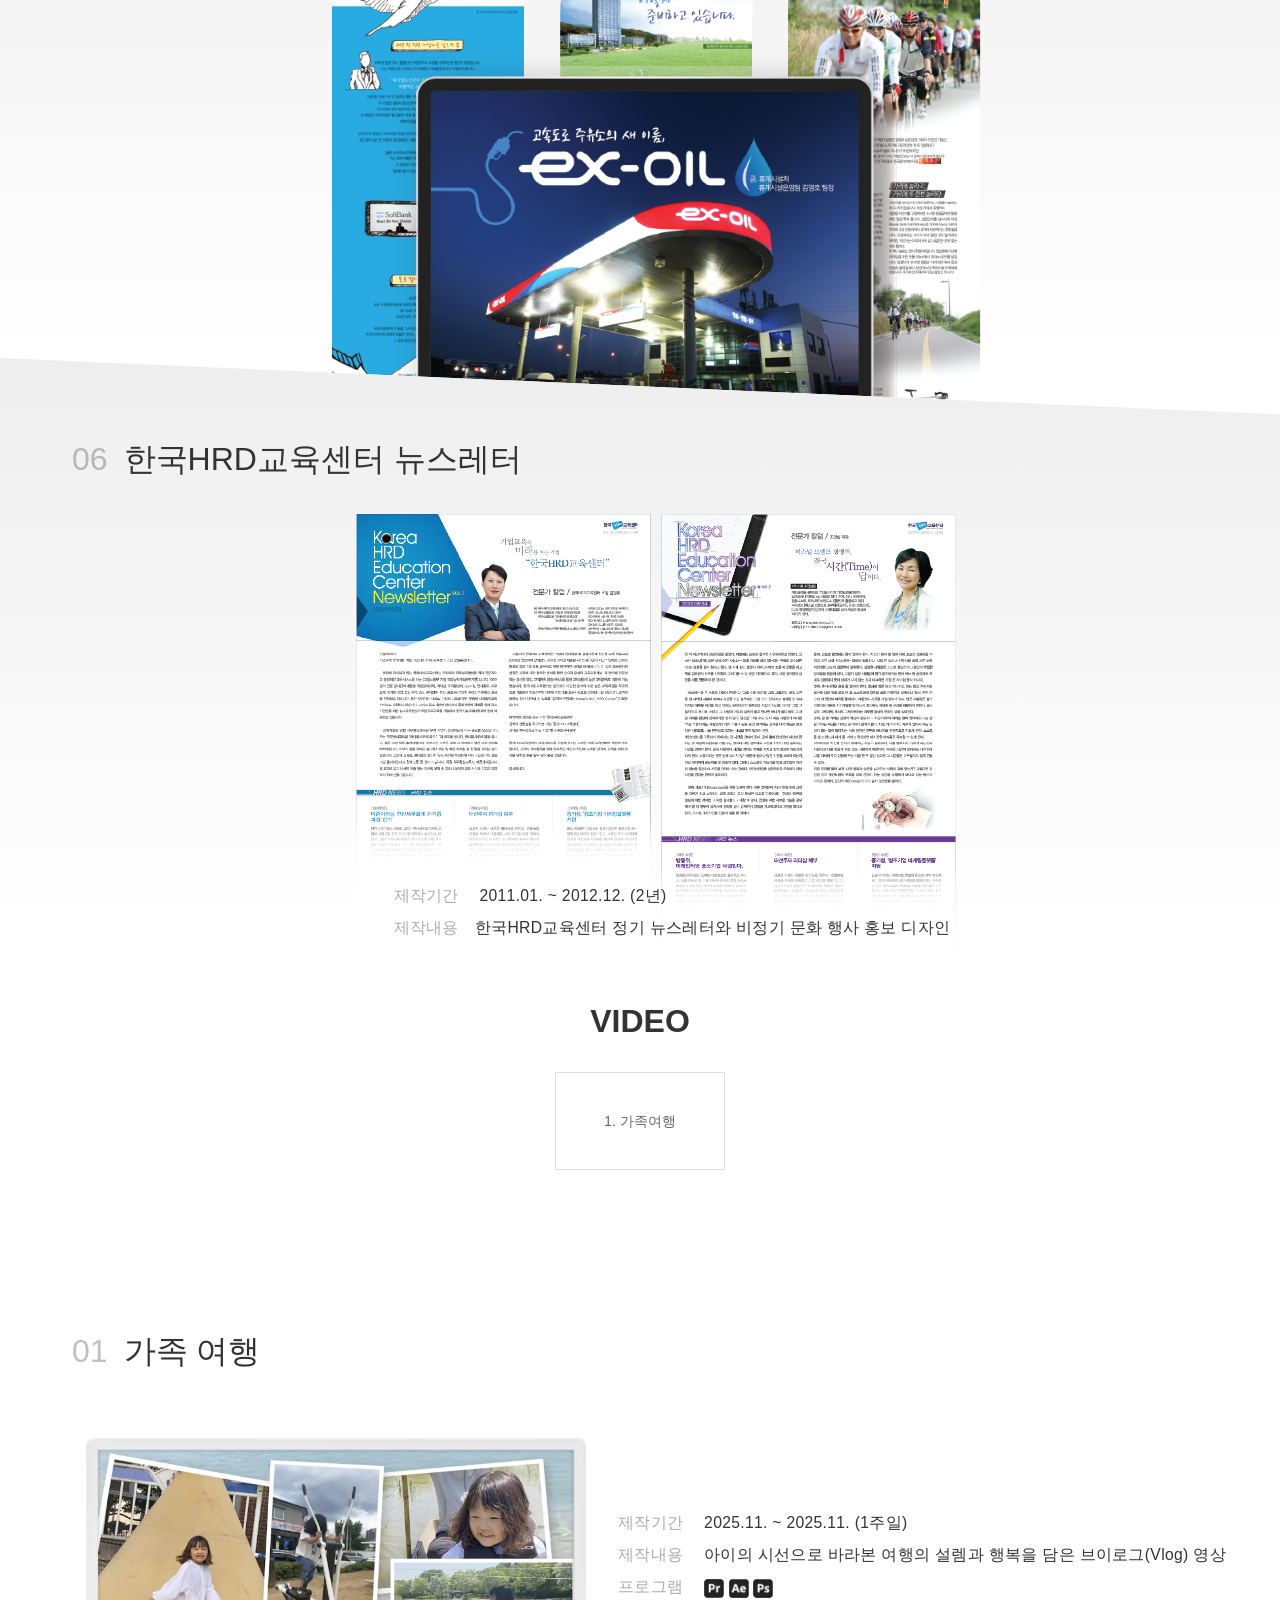
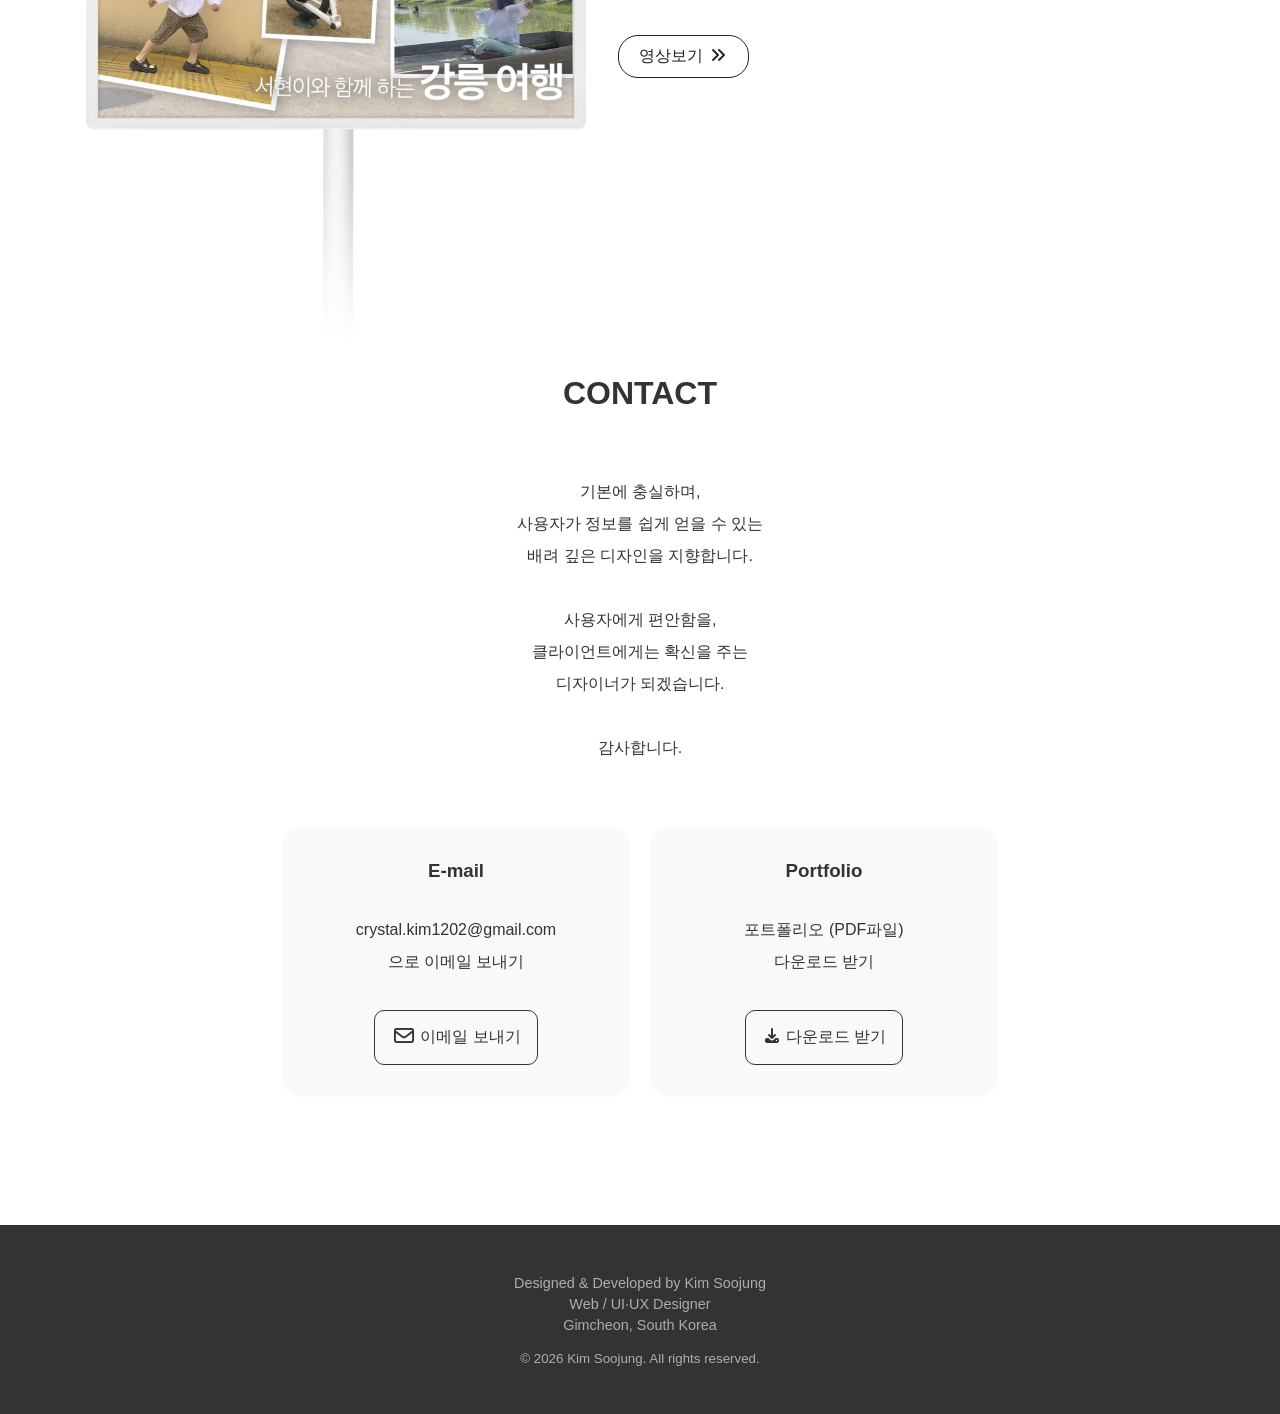
==== commit 5e6ce937: "portfolio" ====
--- a/index.html
+++ b/index.html
@@ -5,6 +5,11 @@
     <meta name="author" content="Crystal Kim">
     <meta name="viewport" content="width=device-width, initial-scale=1.0">
     <title>김수정 포트폴리오</title>
+    <meta property="og:type" content="website">
+    <meta property="og:title" content="김수정 포트폴리오">
+    <meta property="og:description" content="웹디자이너 김수정의 포트폴리오입니다.">
+    <meta property="og:image" content="https://crystalkim1202.github.io/thumbnail.png">
+    <meta property="og:url" content="https://crystalkim1202.github.io">
     <link href="./css/jquery.bxslider.css" rel="stylesheet">
     <link rel="stylesheet" href="./css/all.min.css">
     <link rel="stylesheet" href="./css/main.css">
--- a/css/main.css
+++ b/css/main.css
@@ -34,7 +34,7 @@
 
 /* 기본설정 */
 body {
-    font: 16px "맑은고딕", "Gothic", sans-serif;
+    font: 16px "Apple SD Gothic Neo", "Malgun Gothic", "맑은고딕", sans-serif;
     color: var(--darkgray-color);
     overflow-x: hidden;
 }
@@ -178,14 +178,19 @@
     height: 100%;
 }
 section .uiux_wrap .aquarium_img {
-    width: 550px;
+    width: 100%;
+    max-width: 550px;
+    height: auto;
 }
 section .uiux_wrap .skincare_img {
-    width: 550px;
+    width: 100%;
+    max-width: 550px;
+    height: auto;
 }
 section .uiux_con {
     text-align: left;
-    width: 450px;
+    width: 100%; 
+    max-width: 450px;
     margin: 0 auto;
     padding: 0 1rem;
     box-sizing: border-box;
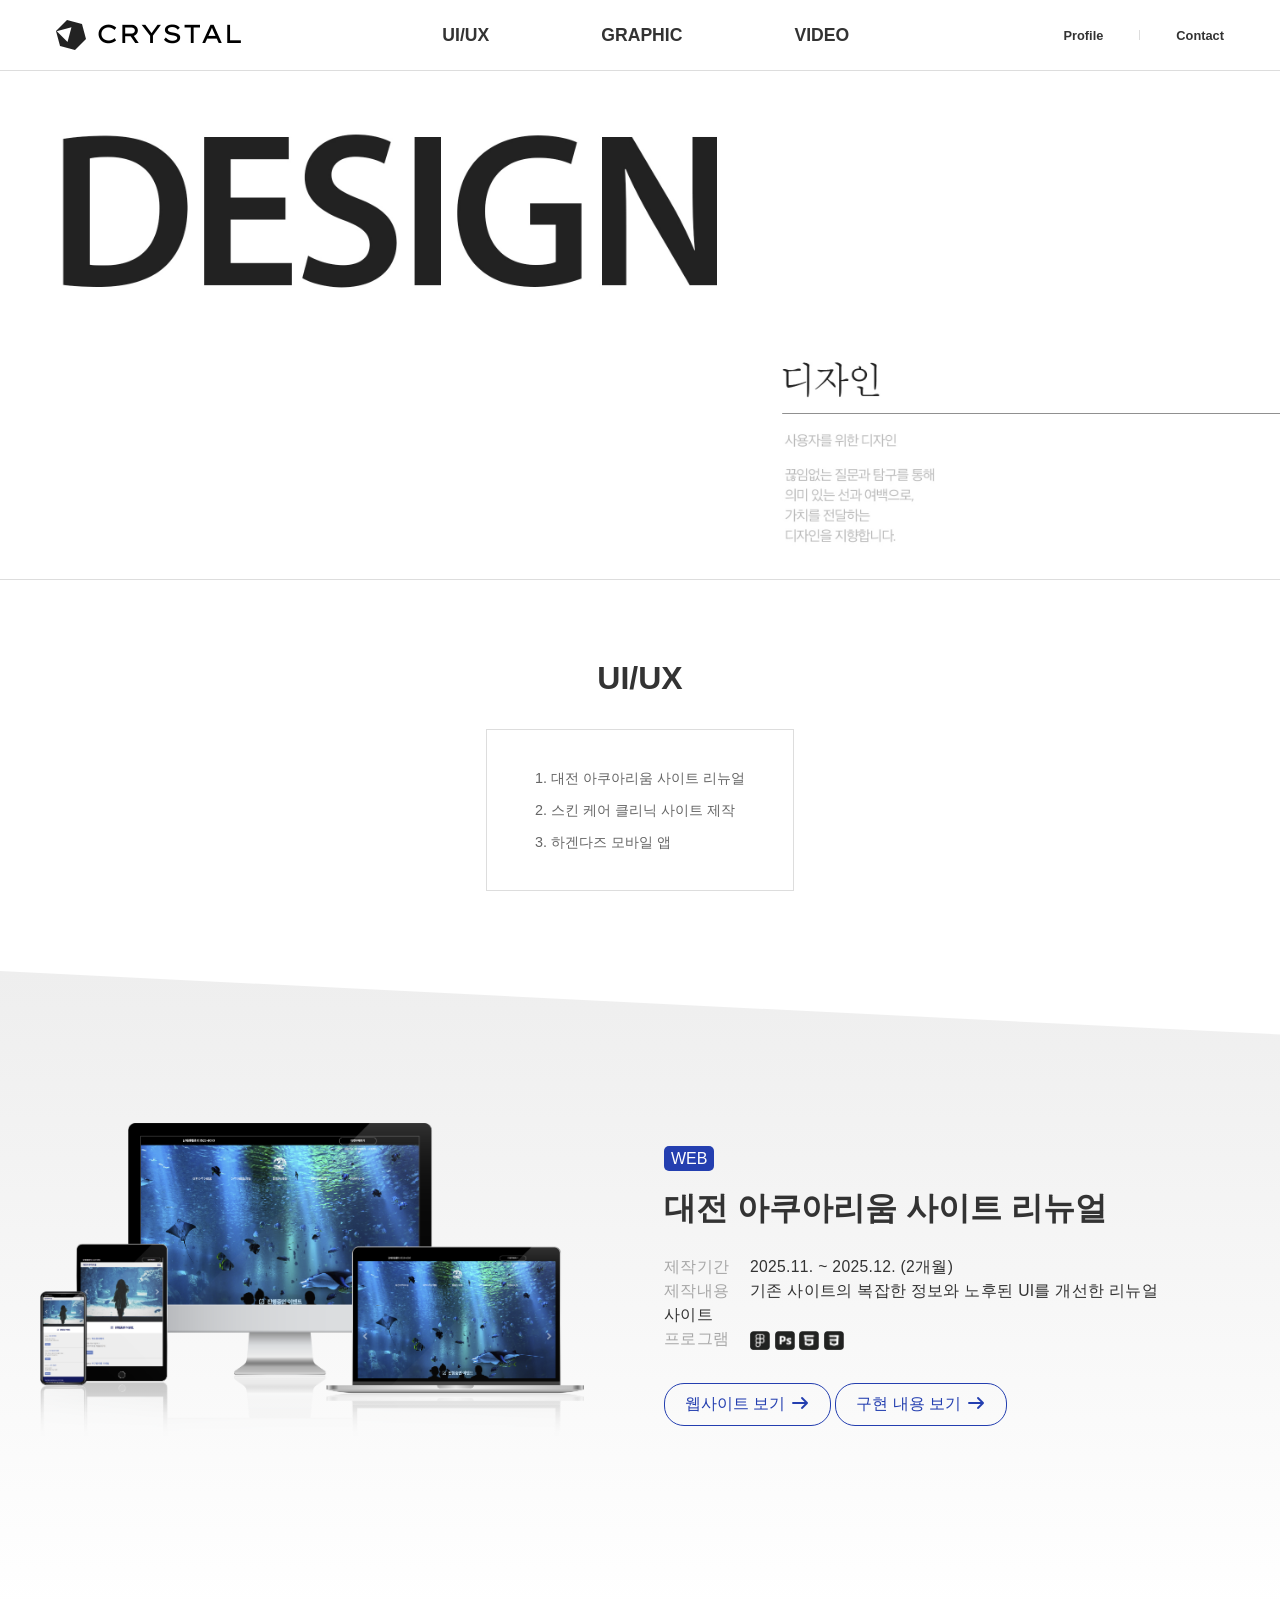
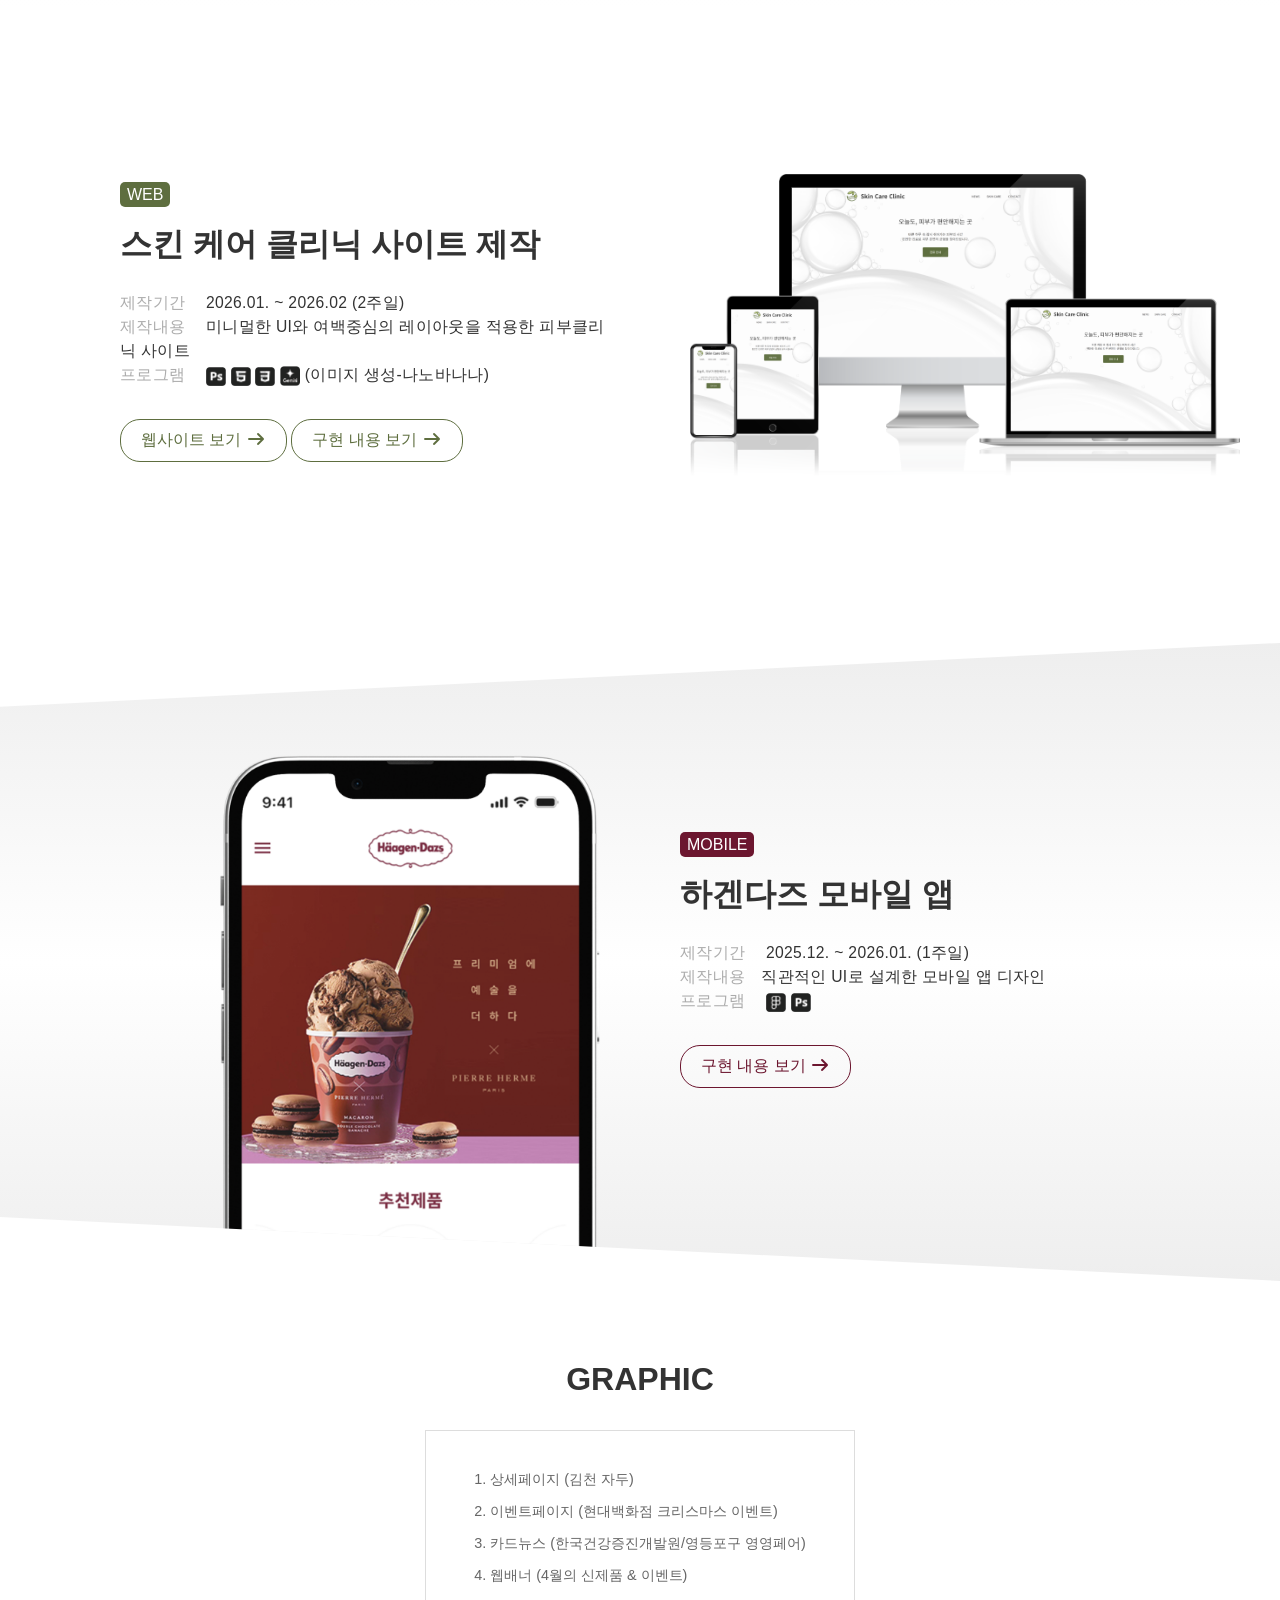
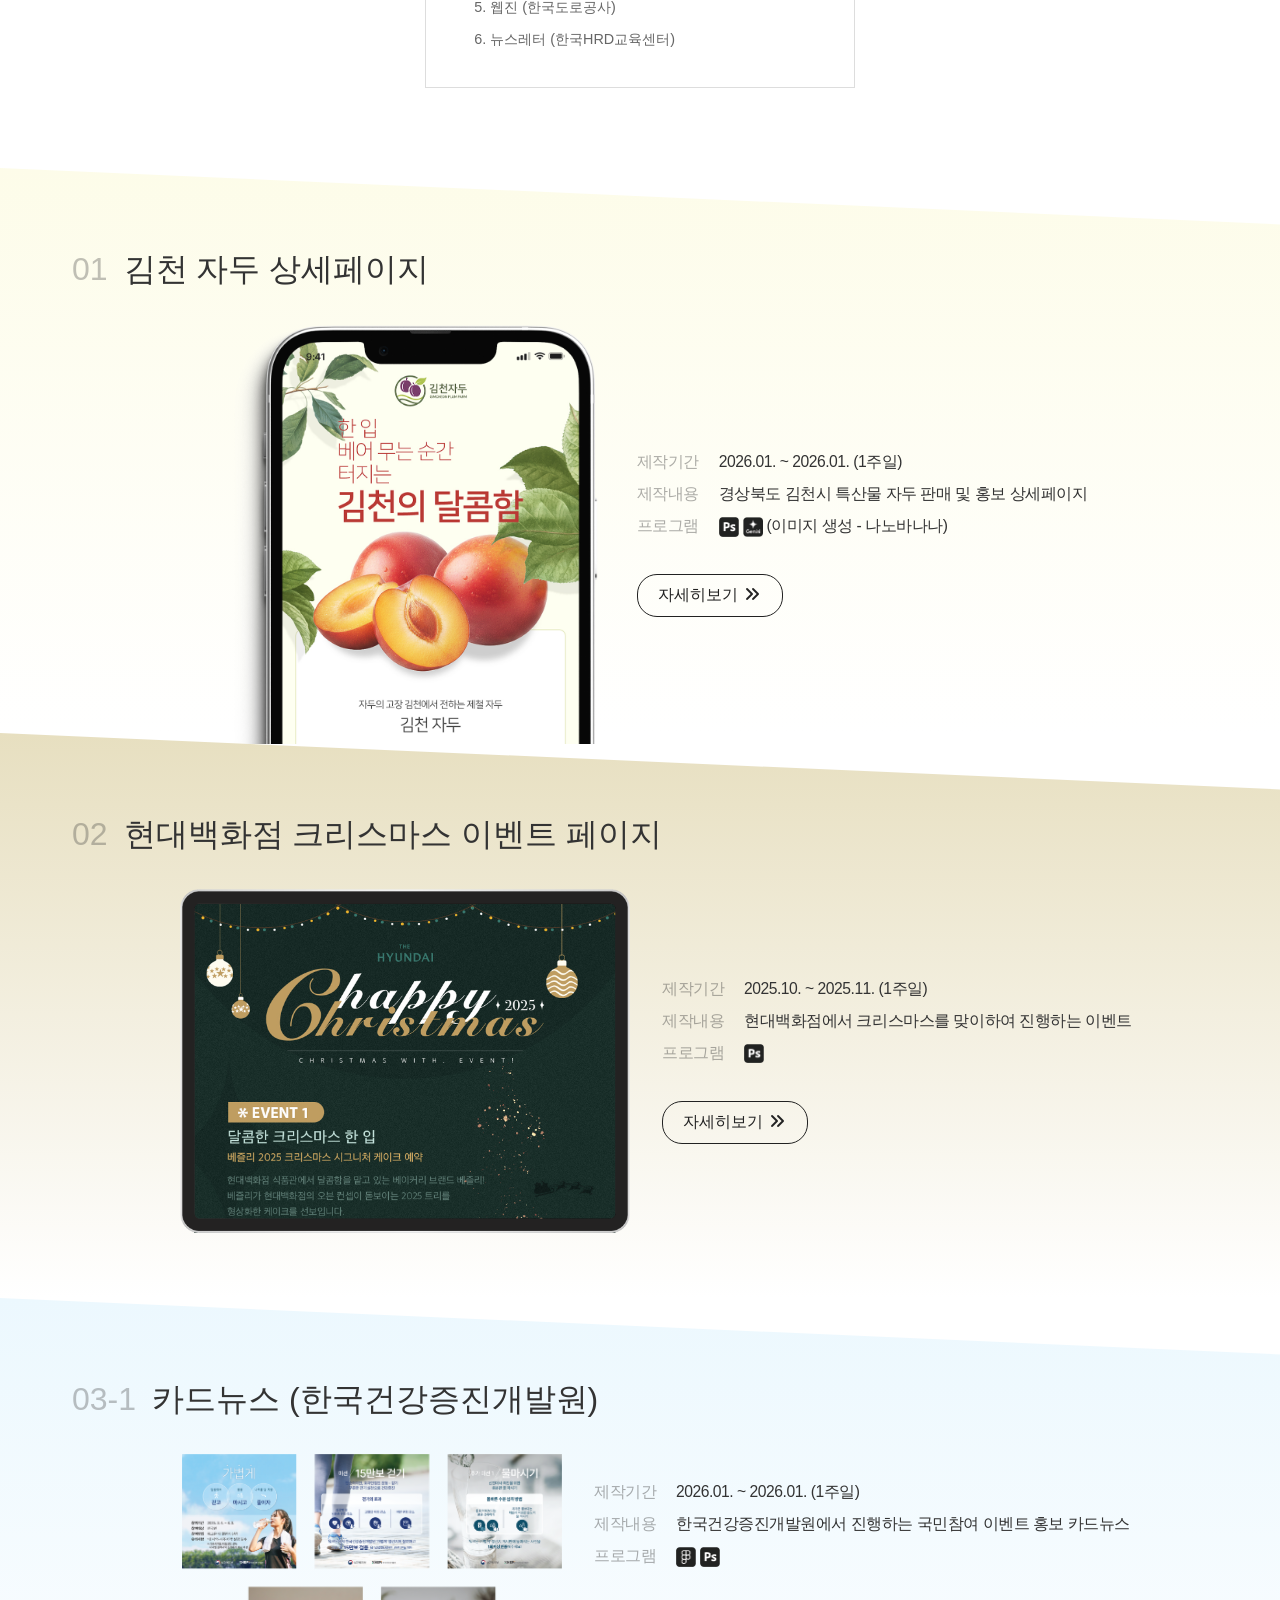
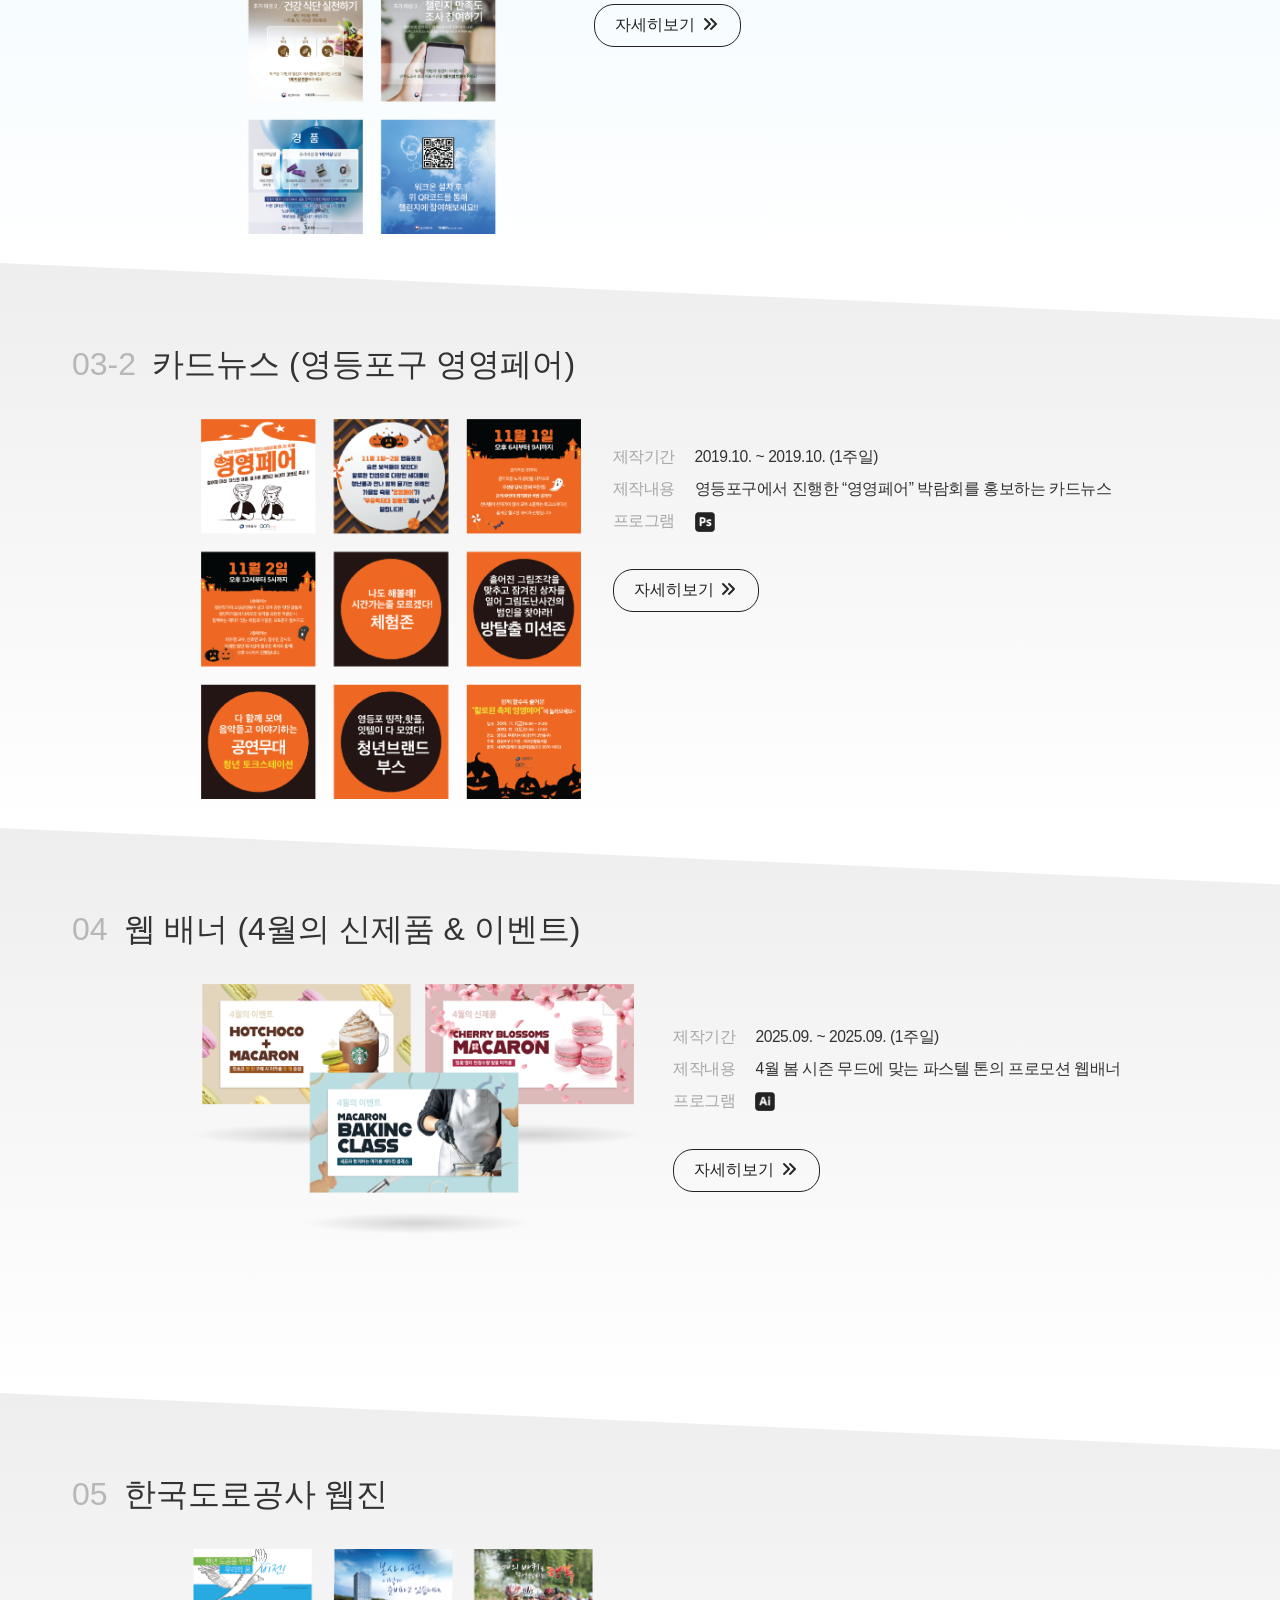
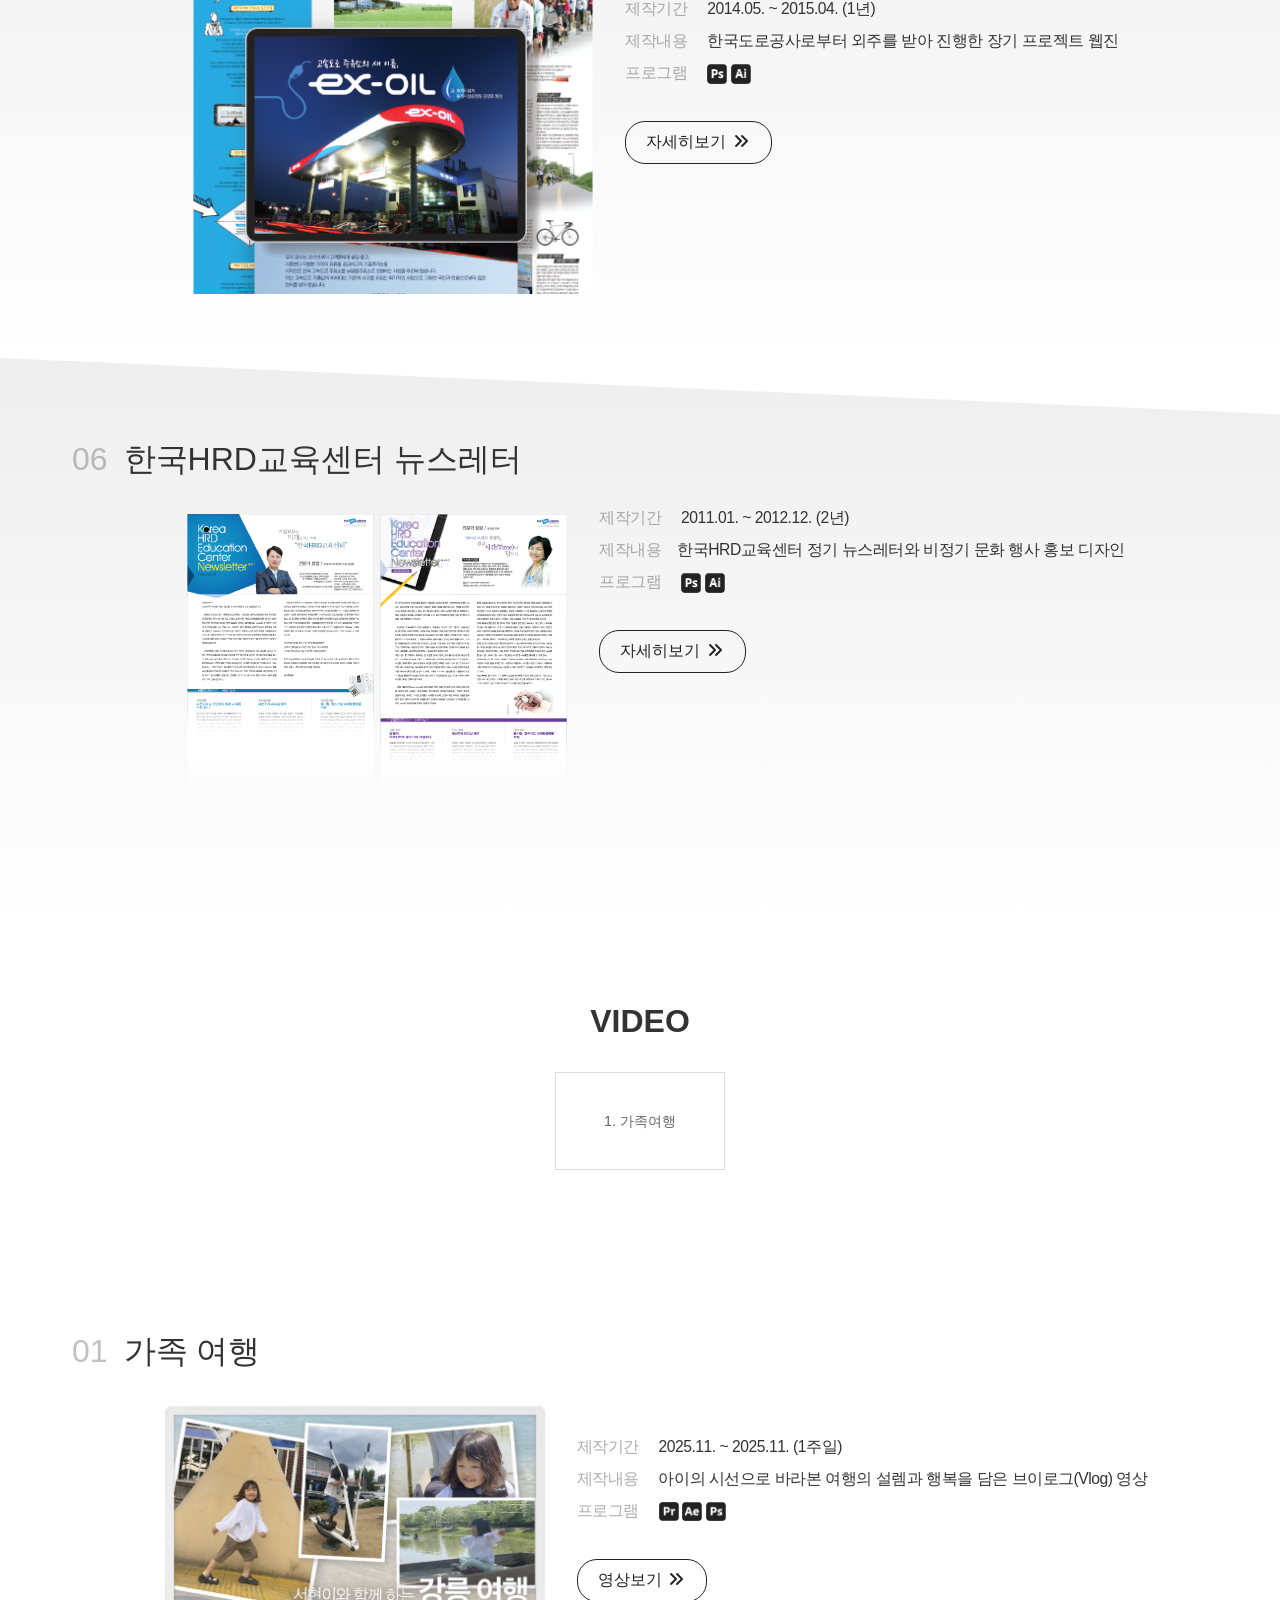
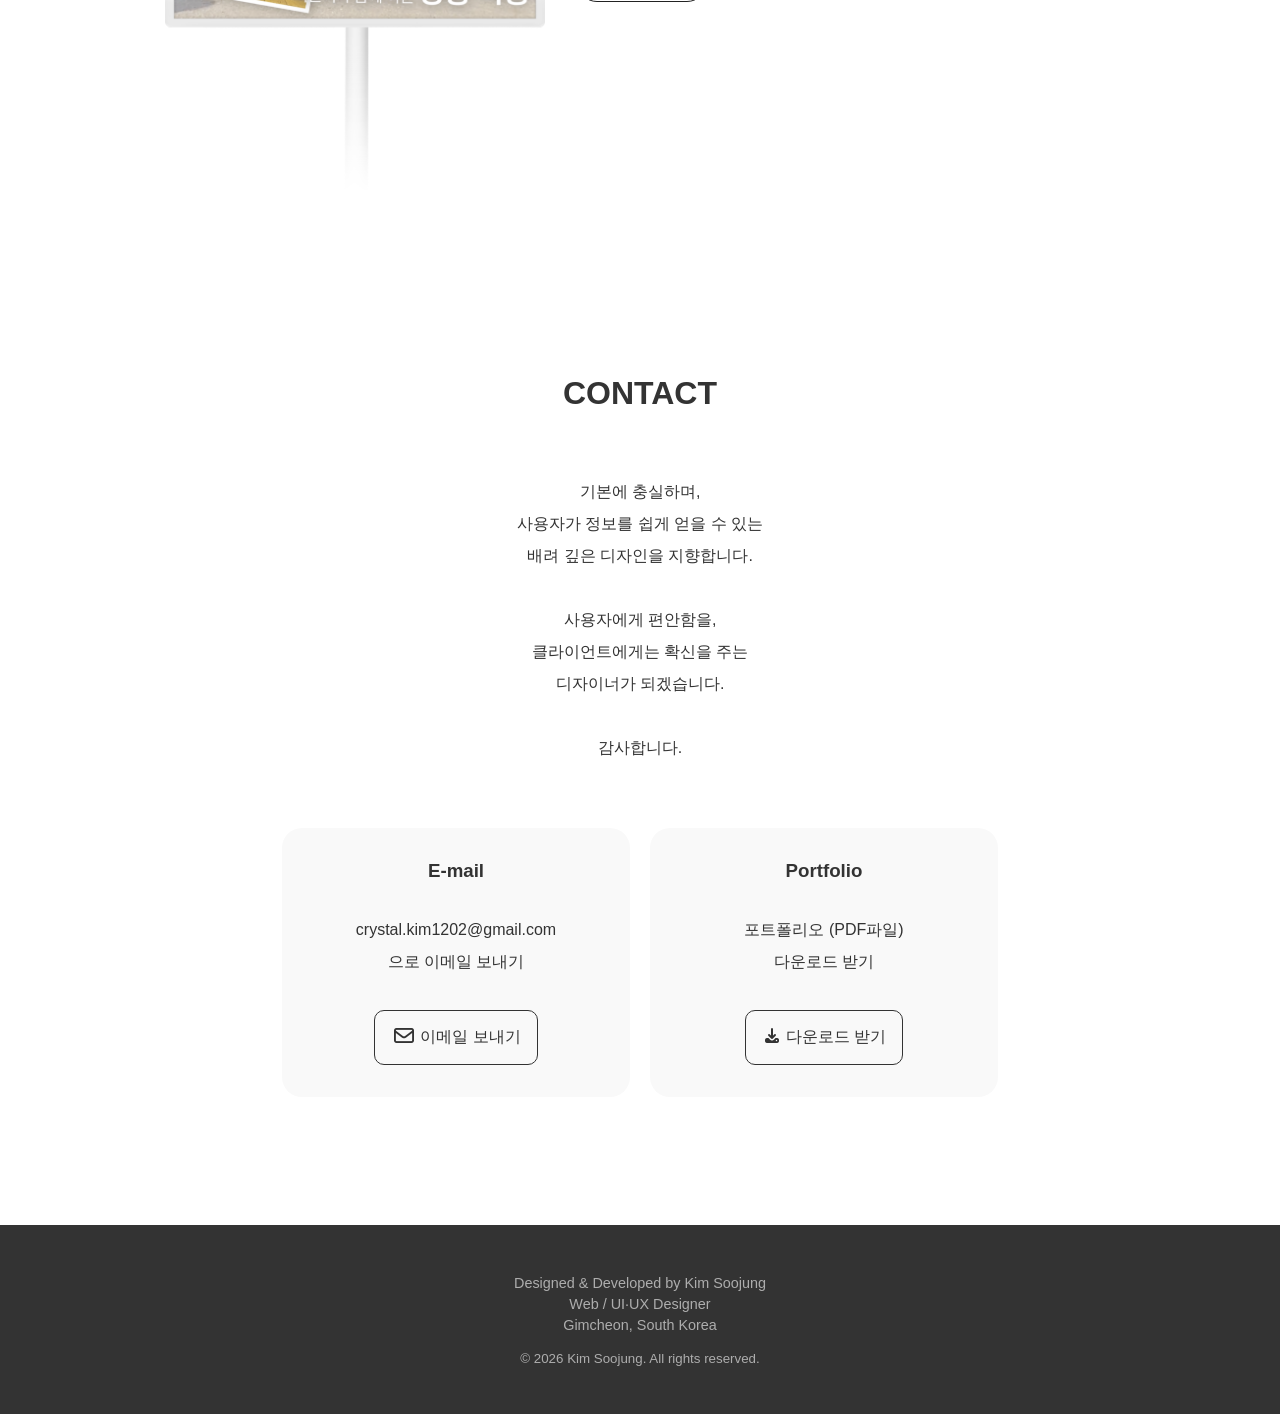
==== commit 1419c60e: "Update index.html" ====
--- a/index.html
+++ b/index.html
@@ -163,9 +163,9 @@
                     <li>1. 상세페이지 (김천 자두)</li>
                     <li>2. 이벤트페이지 (현대백화점 크리스마스 이벤트)</li>
                     <li>3. 카드뉴스 (한국건강증진개발원/영등포구 영영페어)</li>
-                    <li>4. 카드뉴스 (한국건강증진개발원/영등포구 영영페어)</li>
-                    <li>5. 웹배너 (4월의 신제품&이벤트)</li>
-                    <li>6. 카드뉴스 (한국건강증진개발원 / 영등포구 영영페어)</li>
+                    <li>4. 웹배너 (4월의 신제품 & 이벤트)</li>
+                    <li>5. 웹진 (한국도로공사)</li>
+                    <li>6. 뉴스레터 (한국HRD교육센터)</li>
                 </ol>
             </div>
         </div>
--- a/css/main.css
+++ b/css/main.css
@@ -23,13 +23,13 @@
 
 /* 기본설정 : 폰트 크기 */
 /* mobile */
-@media (max-width:599px) {
+@media (max-width:767px) {
   :root {font-size: 14px;}}
 /* tablet */
-@media (min-width:600px) and (max-width:799px) {
+@media (min-width:768x) and (max-width:1023px) {
   :root {font-size: 15px;}}
 /* desktop */
-@media (min-width:800px) {
+@media (min-width:1024px) {
   :root {font-size: 16px;}}
 
 /* 기본설정 */
@@ -53,7 +53,6 @@
 /* 모달팝업 뜨면 포트폴리오 페이지는 스크롤 되지 않게 */
 body.no-scroll {
   overflow: hidden;
-  /* padding-right: 17px; */
 }
 /* 모달레이어팝업 */
 .modal {
@@ -190,7 +189,7 @@
 section .uiux_con {
     text-align: left;
     width: 100%; 
-    max-width: 450px;
+    /* max-width: 450px; */
     margin: 0 auto;
     padding: 0 1rem;
     box-sizing: border-box;
@@ -343,7 +342,6 @@
     width: 190px;
 }
 section .graphic_wrap .video_cont>img {
-    padding-top: 2rem;
     width: 190px;
 }
 
@@ -434,7 +432,7 @@
 /* =========================
     TABLET AREA
 ========================= */
-@media (min-width:600px) and (max-width:999px) {
+@media (min-width:768px) and (max-width:1023px) {
     section .uiux_con {
         width: 520px;
         margin: 0 auto;
@@ -478,7 +476,7 @@
 /* =========================
     DESKTOP AREA
 ========================= */
-@media (min-width:1000px) {
+@media (min-width:1024px) {
     .inner {
         max-width: var(--large-width);
         margin: 0 auto;
@@ -603,17 +601,25 @@
     section .graphic_wrap {
         height: 45vh;
     }
+    section .graphic_wrap .description {
+        letter-spacing: -0.03rem;
+    }
     .graphic_wrap>div {
         flex-wrap: nowrap;
         align-items: center;
     }
     #cardnews .description,
     #cardnews_2 .description,
-    #webzine .description,
     #newsletter .description,
     #video_travel .description {
         margin-top: -10rem;
     }
+    #webzine .description {
+        margin-top: -5rem;
+    }
+    section .cont {
+        width: 100%;
+    }
 
     /* IMG (UI/UX & GAPHIC & VIDEO) */
     section .uiux_wrap .aquarium_img {
@@ -636,22 +642,22 @@
         width: 380px;
     }
     section .graphic_wrap .event_page_cont>img {
-        width: 550px;
+        width: 450px;
     }
     section .graphic_wrap .cardnews_cont>img {
-        width: 600px;
+        width: 380px;
     }
     section .graphic_wrap .web_banner_cont>img {
-        width: 700px;
+        width: 450px;
     }
     section .graphic_wrap .webzine_cont>img {
-        width: 650px;
+        width: 400px;
     }
     section .graphic_wrap .newsletter_cont>img {
-        width: 600px;
+        width: 380px;
     }
     section .graphic_wrap .video_cont>img {
-        width: 500px;
+        width: 380px;
     }
 
     /* GRAPHIC BACKGROUND */
